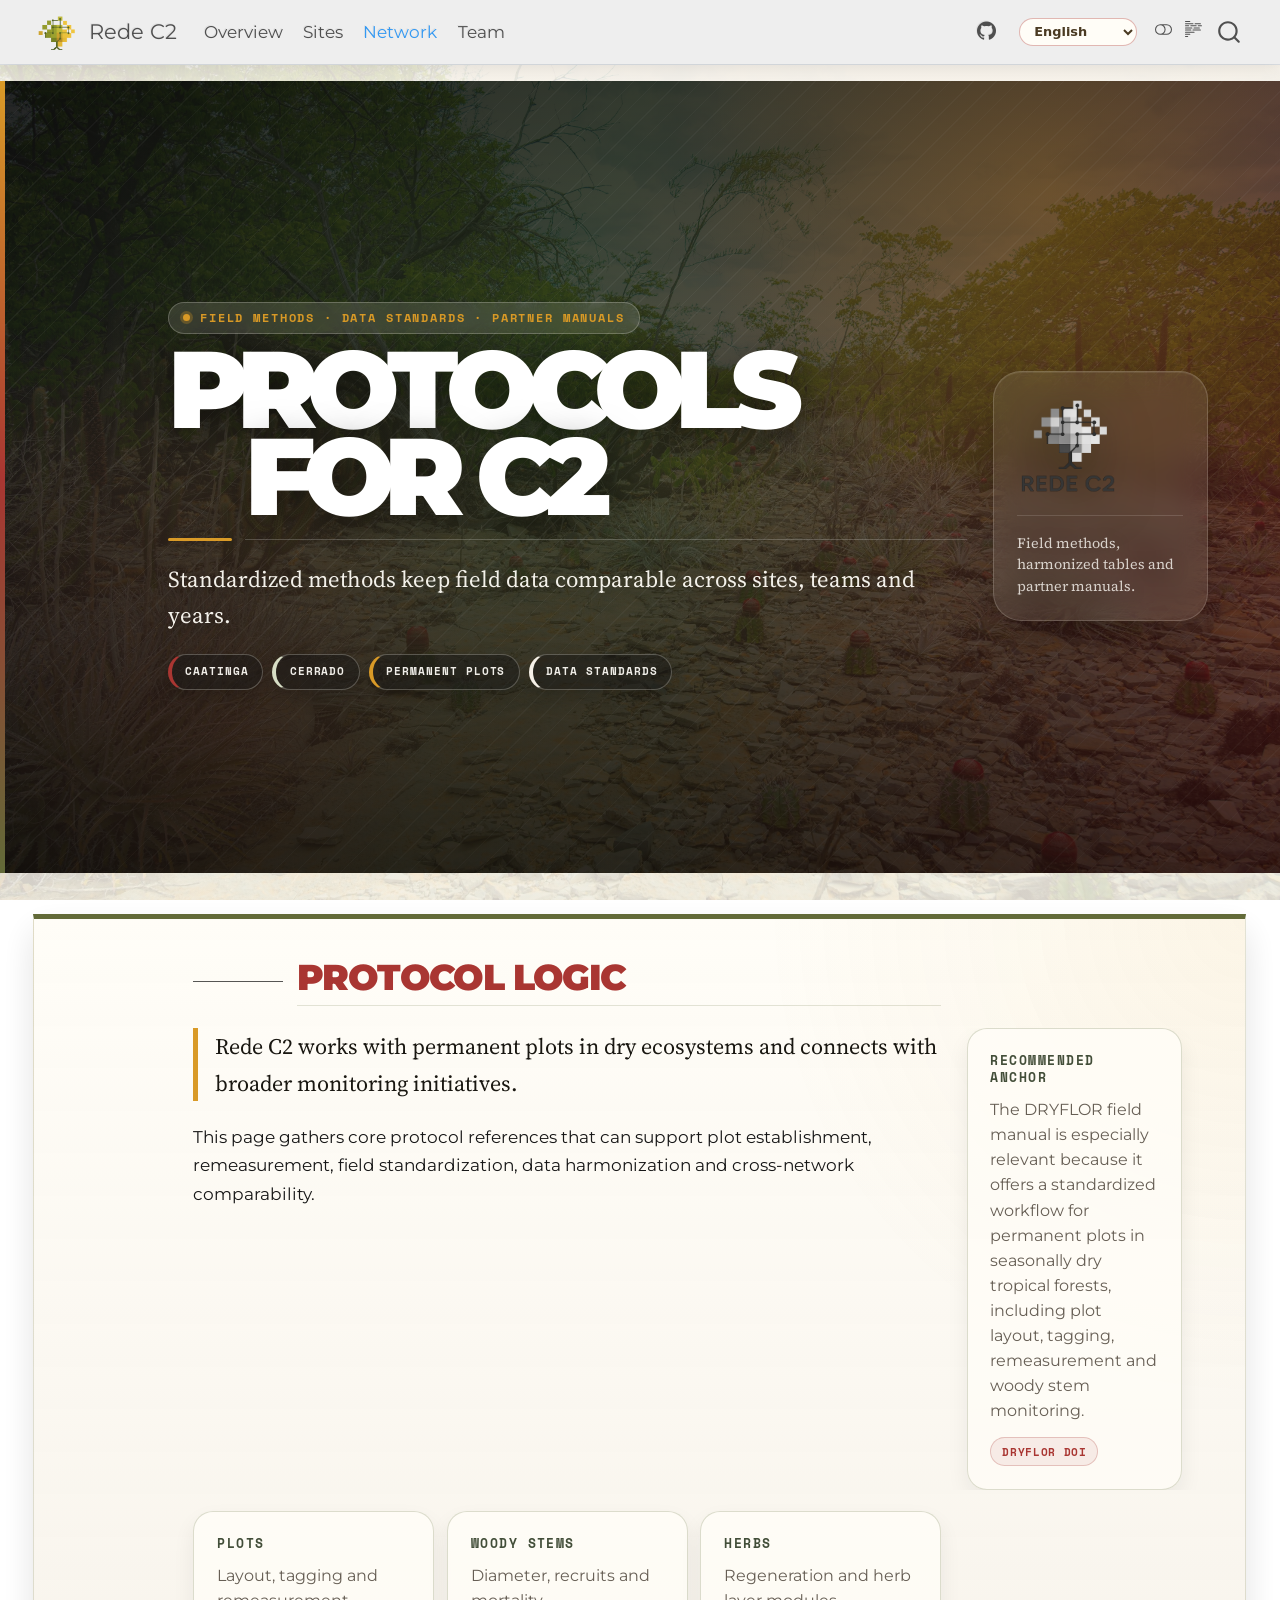
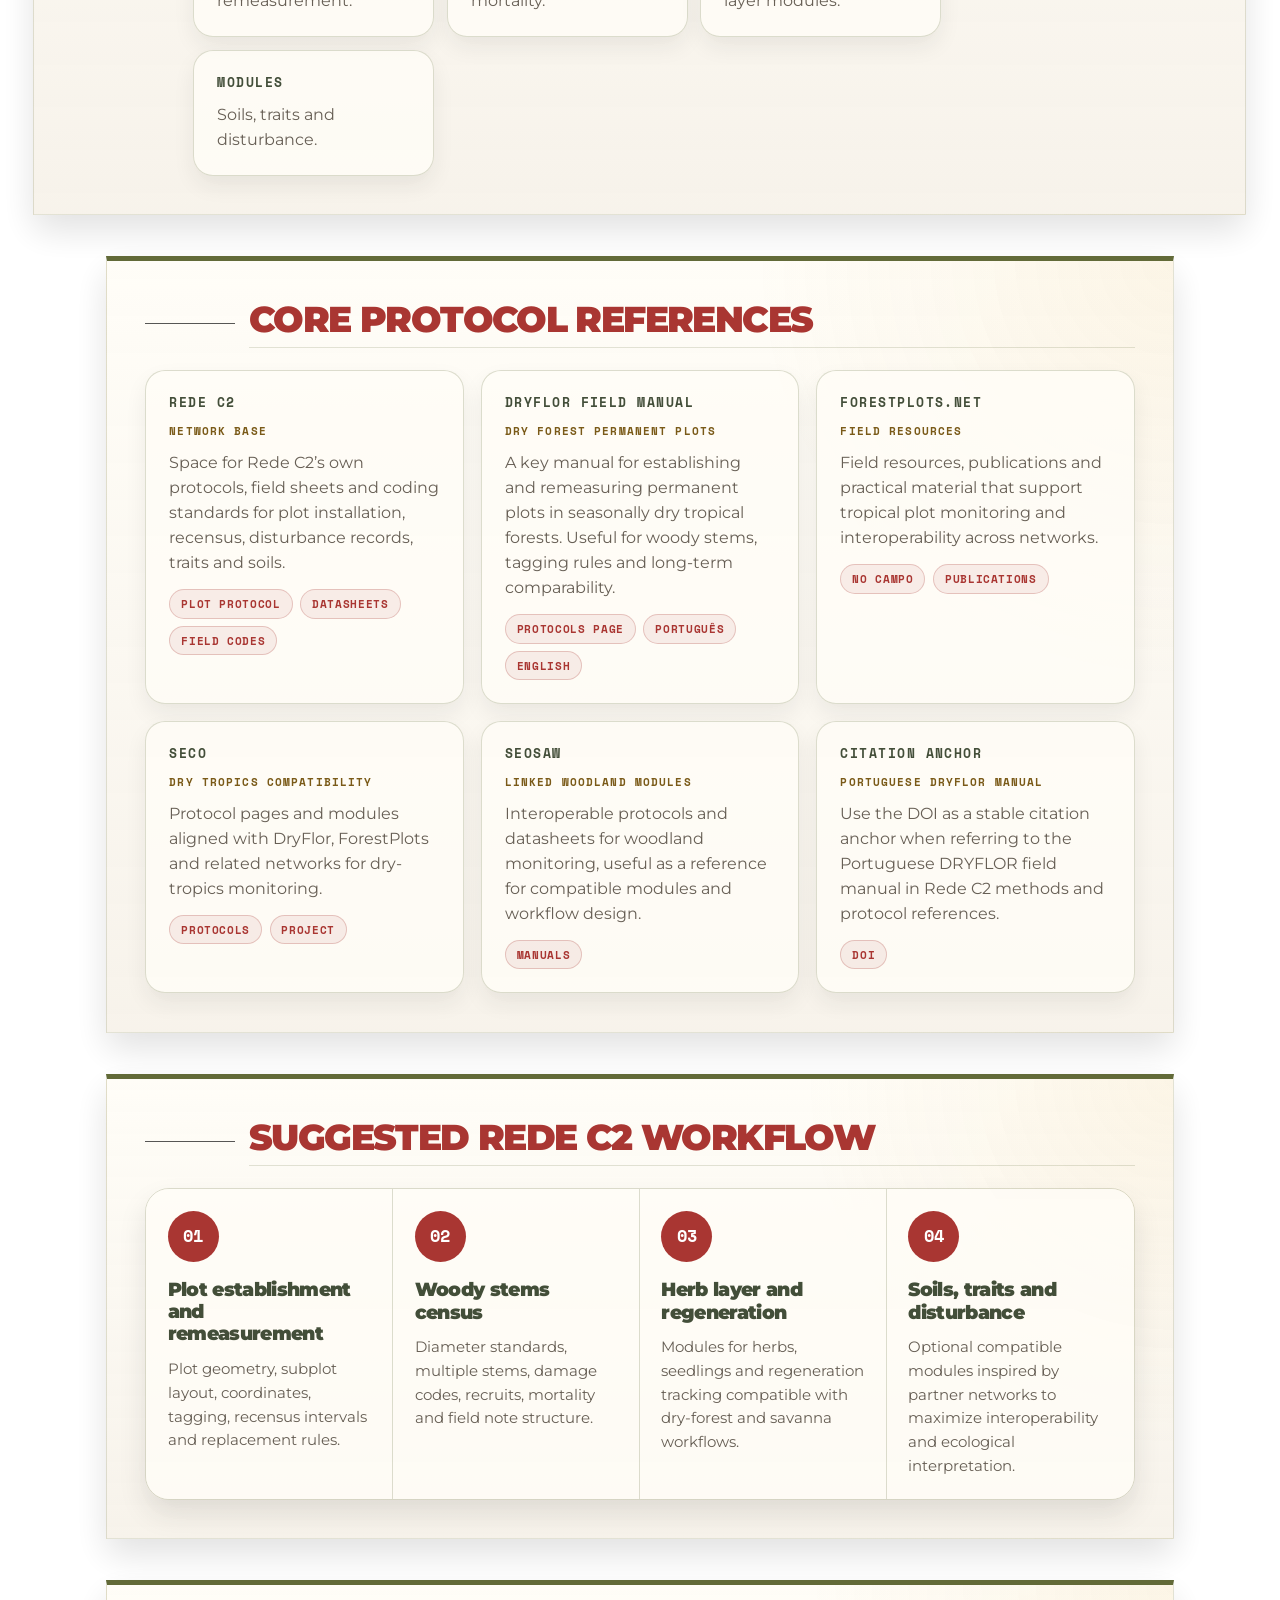
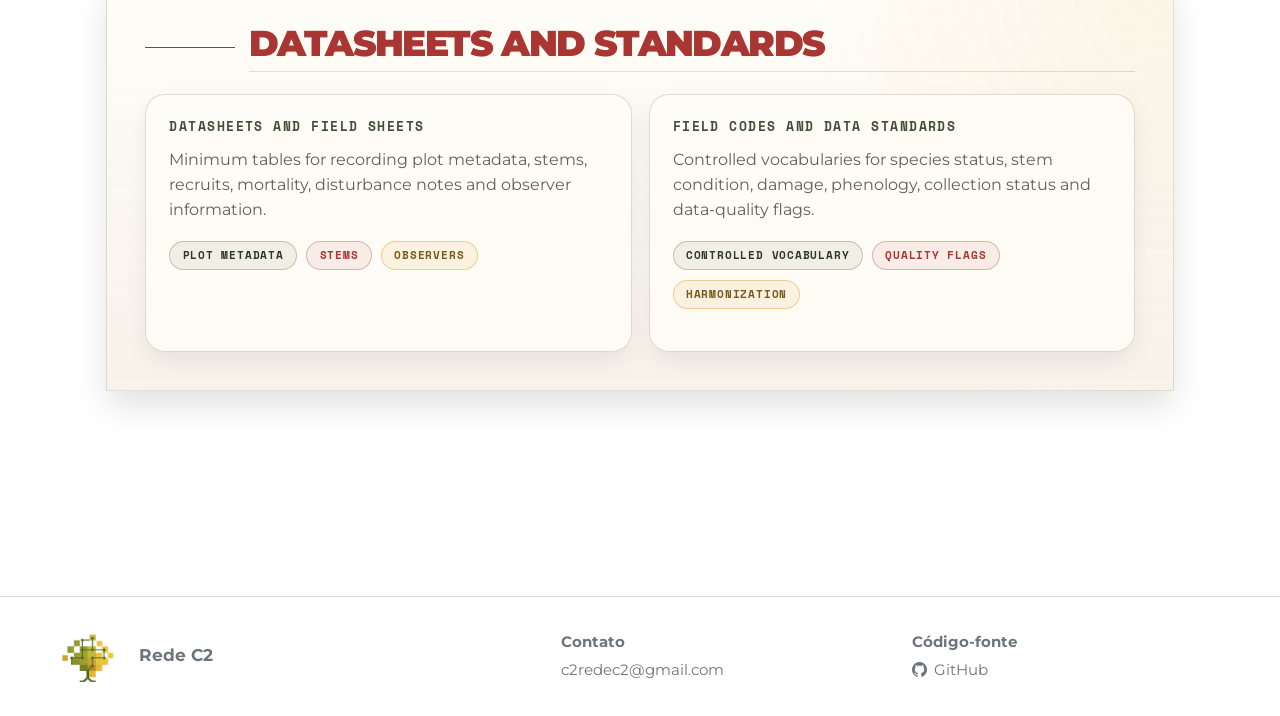
==== docs/network/index.html @ 4a596549 "Update homepage layout and RedeC2 text" ====
<!DOCTYPE html>
<html xmlns="http://www.w3.org/1999/xhtml" lang="en" xml:lang="en"><head>

<meta charset="utf-8">
<meta name="generator" content="quarto-1.9.37">

<meta name="viewport" content="width=device-width, initial-scale=1.0, user-scalable=yes">


<title>Protocols – Rede C2</title>
<style>
/* Default styles provided by pandoc.
** See https://pandoc.org/MANUAL.html#variables-for-html for config info.
*/
code{white-space: pre-wrap;}
span.smallcaps{font-variant: small-caps;}
div.columns{display: flex; gap: min(4vw, 1.5em);}
div.column{flex: auto; overflow-x: auto;}
div.hanging-indent{margin-left: 1.5em; text-indent: -1.5em;}
ul.task-list{list-style: none;}
ul.task-list li input[type="checkbox"] {
  width: 0.8em;
  margin: 0 0.8em 0.2em -1em; /* quarto-specific, see https://github.com/quarto-dev/quarto-cli/issues/4556 */ 
  vertical-align: middle;
}
</style>


<script src="../site_libs/quarto-nav/quarto-nav.js"></script>
<script src="../site_libs/quarto-nav/headroom.min.js"></script>
<script src="../site_libs/clipboard/clipboard.min.js"></script>
<script src="../site_libs/quarto-search/autocomplete.umd.js"></script>
<script src="../site_libs/quarto-search/fuse.min.js"></script>
<script src="../site_libs/quarto-search/quarto-search.js"></script>
<meta name="quarto:offset" content="../">
<link href="../figures/redec2_hex_sticker.png" rel="icon" type="image/png">
<script src="../site_libs/quarto-html/quarto.js" type="module"></script>
<script src="../site_libs/quarto-html/tabsets/tabsets.js" type="module"></script>
<script src="../site_libs/quarto-html/popper.min.js"></script>
<script src="../site_libs/quarto-html/tippy.umd.min.js"></script>
<script src="../site_libs/quarto-html/anchor.min.js"></script>
<link href="../site_libs/quarto-html/tippy.css" rel="stylesheet">
<link href="../site_libs/quarto-html/quarto-syntax-highlighting-7f8f88aac4f3542376d5c11b86a4c14d.css" rel="stylesheet" class="quarto-color-scheme" id="quarto-text-highlighting-styles">
<link href="../site_libs/quarto-html/quarto-syntax-highlighting-dark-d0ae9245876894da5ac7e18953ecc5cc.css" rel="stylesheet" class="quarto-color-scheme quarto-color-alternate" id="quarto-text-highlighting-styles">
<link href="../site_libs/quarto-html/quarto-syntax-highlighting-7f8f88aac4f3542376d5c11b86a4c14d.css" rel="stylesheet" class="quarto-color-scheme-extra" id="quarto-text-highlighting-styles">
<script src="../site_libs/bootstrap/bootstrap.min.js"></script>
<link href="../site_libs/bootstrap/bootstrap-icons.css" rel="stylesheet">
<link href="../site_libs/bootstrap/bootstrap-e327a3c63ac3222a6b10e57f657d85c3.min.css" rel="stylesheet" append-hash="true" class="quarto-color-scheme" id="quarto-bootstrap" data-mode="light">
<link href="../site_libs/bootstrap/bootstrap-dark-71d292a5b38a5e8201f9519b093535cc.min.css" rel="stylesheet" append-hash="true" class="quarto-color-scheme quarto-color-alternate" id="quarto-bootstrap" data-mode="dark">
<link href="../site_libs/bootstrap/bootstrap-e327a3c63ac3222a6b10e57f657d85c3.min.css" rel="stylesheet" append-hash="true" class="quarto-color-scheme-extra" id="quarto-bootstrap" data-mode="light">
<script id="quarto-search-options" type="application/json">{
  "location": "navbar",
  "copy-button": false,
  "collapse-after": 3,
  "panel-placement": "end",
  "type": "overlay",
  "limit": 50,
  "keyboard-shortcut": [
    "f",
    "/",
    "s"
  ],
  "show-item-context": false,
  "language": {
    "search-no-results-text": "No results",
    "search-matching-documents-text": "matching documents",
    "search-copy-link-title": "Copy link to search",
    "search-hide-matches-text": "Hide additional matches",
    "search-more-match-text": "more match in this document",
    "search-more-matches-text": "more matches in this document",
    "search-clear-button-title": "Clear",
    "search-text-placeholder": "",
    "search-detached-cancel-button-title": "Cancel",
    "search-submit-button-title": "Submit",
    "search-label": "Search"
  }
}</script>


<link rel="stylesheet" href="../styles.css">
</head>

<body class="nav-fixed quarto-light"><script id="quarto-html-before-body" type="application/javascript">
    const toggleBodyColorMode = (bsSheetEl) => {
      const mode = bsSheetEl.getAttribute("data-mode");
      const bodyEl = window.document.querySelector("body");
      if (mode === "dark") {
        bodyEl.classList.add("quarto-dark");
        bodyEl.classList.remove("quarto-light");
      } else {
        bodyEl.classList.add("quarto-light");
        bodyEl.classList.remove("quarto-dark");
      }
    }
    const toggleBodyColorPrimary = () => {
      const bsSheetEl = window.document.querySelector("link#quarto-bootstrap:not([rel=disabled-stylesheet])");
      if (bsSheetEl) {
        toggleBodyColorMode(bsSheetEl);
      }
    }
    const setColorSchemeToggle = (alternate) => {
      const toggles = window.document.querySelectorAll('.quarto-color-scheme-toggle');
      for (let i=0; i < toggles.length; i++) {
        const toggle = toggles[i];
        if (toggle) {
          if (alternate) {
            toggle.classList.add("alternate");
          } else {
            toggle.classList.remove("alternate");
          }
        }
      }
    };
    const toggleColorMode = (alternate) => {
      // Switch the stylesheets
      const primaryStylesheets = window.document.querySelectorAll('link.quarto-color-scheme:not(.quarto-color-alternate)');
      const alternateStylesheets = window.document.querySelectorAll('link.quarto-color-scheme.quarto-color-alternate');
      manageTransitions('#quarto-margin-sidebar .nav-link', false);
      if (alternate) {
        // note: dark is layered on light, we don't disable primary!
        enableStylesheet(alternateStylesheets);
        for (const sheetNode of alternateStylesheets) {
          if (sheetNode.id === "quarto-bootstrap") {
            toggleBodyColorMode(sheetNode);
          }
        }
      } else {
        disableStylesheet(alternateStylesheets);
        enableStylesheet(primaryStylesheets)
        toggleBodyColorPrimary();
      }
      manageTransitions('#quarto-margin-sidebar .nav-link', true);
      // Switch the toggles
      setColorSchemeToggle(alternate)
      // Hack to workaround the fact that safari doesn't
      // properly recolor the scrollbar when toggling (#1455)
      if (navigator.userAgent.indexOf('Safari') > 0 && navigator.userAgent.indexOf('Chrome') == -1) {
        manageTransitions("body", false);
        window.scrollTo(0, 1);
        setTimeout(() => {
          window.scrollTo(0, 0);
          manageTransitions("body", true);
        }, 40);
      }
    }
    const disableStylesheet = (stylesheets) => {
      for (let i=0; i < stylesheets.length; i++) {
        const stylesheet = stylesheets[i];
        stylesheet.rel = 'disabled-stylesheet';
      }
    }
    const enableStylesheet = (stylesheets) => {
      for (let i=0; i < stylesheets.length; i++) {
        const stylesheet = stylesheets[i];
        if(stylesheet.rel !== 'stylesheet') { // for Chrome, which will still FOUC without this check
          stylesheet.rel = 'stylesheet';
        }
      }
    }
    const manageTransitions = (selector, allowTransitions) => {
      const els = window.document.querySelectorAll(selector);
      for (let i=0; i < els.length; i++) {
        const el = els[i];
        if (allowTransitions) {
          el.classList.remove('notransition');
        } else {
          el.classList.add('notransition');
        }
      }
    }
    const isFileUrl = () => {
      return window.location.protocol === 'file:';
    }
    const hasAlternateSentinel = () => {
      let styleSentinel = getColorSchemeSentinel();
      if (styleSentinel !== null) {
        return styleSentinel === "alternate";
      } else {
        return false;
      }
    }
    const setStyleSentinel = (alternate) => {
      const value = alternate ? "alternate" : "default";
      if (!isFileUrl()) {
        window.localStorage.setItem("quarto-color-scheme", value);
      } else {
        localAlternateSentinel = value;
      }
    }
    const getColorSchemeSentinel = () => {
      if (!isFileUrl()) {
        const storageValue = window.localStorage.getItem("quarto-color-scheme");
        return storageValue != null ? storageValue : localAlternateSentinel;
      } else {
        return localAlternateSentinel;
      }
    }
    const toggleGiscusIfUsed = (isAlternate, darkModeDefault) => {
      const baseTheme = document.querySelector('#giscus-base-theme')?.value ?? 'light';
      const alternateTheme = document.querySelector('#giscus-alt-theme')?.value ?? 'dark';
      let newTheme = '';
      if(authorPrefersDark) {
        newTheme = isAlternate ? baseTheme : alternateTheme;
      } else {
        newTheme = isAlternate ? alternateTheme : baseTheme;
      }
      const changeGiscusTheme = () => {
        // From: https://github.com/giscus/giscus/issues/336
        const sendMessage = (message) => {
          const iframe = document.querySelector('iframe.giscus-frame');
          if (!iframe) return;
          iframe.contentWindow.postMessage({ giscus: message }, 'https://giscus.app');
        }
        sendMessage({
          setConfig: {
            theme: newTheme
          }
        });
      }
      const isGiscussLoaded = window.document.querySelector('iframe.giscus-frame') !== null;
      if (isGiscussLoaded) {
        changeGiscusTheme();
      }
    };
    const authorPrefersDark = false;
    const darkModeDefault = authorPrefersDark;
      document.querySelector('link#quarto-text-highlighting-styles.quarto-color-scheme-extra').rel = 'disabled-stylesheet';
      document.querySelector('link#quarto-bootstrap.quarto-color-scheme-extra').rel = 'disabled-stylesheet';
    let localAlternateSentinel = darkModeDefault ? 'alternate' : 'default';
    // Dark / light mode switch
    window.quartoToggleColorScheme = () => {
      // Read the current dark / light value
      let toAlternate = !hasAlternateSentinel();
      toggleColorMode(toAlternate);
      setStyleSentinel(toAlternate);
      toggleGiscusIfUsed(toAlternate, darkModeDefault);
      window.dispatchEvent(new Event('resize'));
    };
    // Switch to dark mode if need be
    if (hasAlternateSentinel()) {
      toggleColorMode(true);
    } else {
      toggleColorMode(false);
    }
  </script>

<div id="quarto-search-results"></div>
  <header id="quarto-header" class="headroom fixed-top">
    <nav class="navbar navbar-expand-lg " data-bs-theme="dark">
      <div class="navbar-container container-fluid">
      <div class="navbar-brand-container mx-auto">
    <a href="../index.html" class="navbar-brand navbar-brand-logo">
    <img src="../figures/redec2_hex_sticker.png" alt="" class="navbar-logo light-content">
    <img src="../figures/redec2_hex_sticker.png" alt="" class="navbar-logo dark-content">
    </a>
    <a class="navbar-brand" href="../index.html">
    <span class="navbar-title">Rede C2</span>
    </a>
  </div>
            <div id="quarto-search" class="" title="Search"></div>
          <button class="navbar-toggler" type="button" data-bs-toggle="collapse" data-bs-target="#navbarCollapse" aria-controls="navbarCollapse" role="menu" aria-expanded="false" aria-label="Toggle navigation" onclick="if (window.quartoToggleHeadroom) { window.quartoToggleHeadroom(); }">
  <span class="navbar-toggler-icon"></span>
</button>
          <div class="collapse navbar-collapse" id="navbarCollapse">
            <ul class="navbar-nav navbar-nav-scroll me-auto">
  <li class="nav-item">
    <a class="nav-link" href="../index.html"> 
<span class="menu-text">Overview</span></a>
  </li>  
  <li class="nav-item">
    <a class="nav-link" href="../sites/index.html"> 
<span class="menu-text">Sites</span></a>
  </li>  
  <li class="nav-item">
    <a class="nav-link active" href="../network/index.html" aria-current="page"> 
<span class="menu-text">Network</span></a>
  </li>  
  <li class="nav-item">
    <a class="nav-link" href="../team/index.html"> 
<span class="menu-text">Team</span></a>
  </li>  
</ul>
            <ul class="navbar-nav navbar-nav-scroll ms-auto">
  <li class="nav-item compact">
    <a class="nav-link" href="https://github.com/giuliaottino/RedeC2"> <i class="bi bi-github" role="img" aria-label="Rede C2 GitHub">
</i> 
<span class="menu-text"></span></a>
  </li>  
</ul>
          </div> <!-- /navcollapse -->
            <div class="quarto-navbar-tools">
  <a href="" class="quarto-color-scheme-toggle quarto-navigation-tool  px-1" onclick="window.quartoToggleColorScheme(); return false;" title="Toggle dark mode"><i class="bi"></i></a>
  <a href="" class="quarto-reader-toggle quarto-navigation-tool px-1" onclick="window.quartoToggleReader(); return false;" title="Toggle reader mode">
  <div class="quarto-reader-toggle-btn">
  <i class="bi"></i>
  </div>
</a>
</div>
      </div> <!-- /container-fluid -->
    </nav>
</header>
<!-- content -->
<div id="quarto-content" class="quarto-container page-columns page-rows-contents page-layout-full page-navbar">
<!-- sidebar -->
<!-- margin-sidebar -->
    
<!-- main -->
<main class="content page-columns page-full column-page" id="quarto-document-content">


<header id="title-block-header" class="quarto-title-block default">
<div class="quarto-title">
<h1 class="title">Protocols</h1>
<p class="subtitle lead">Field methods, manuals and compatible monitoring workflows for Rede C2 and partner networks</p>
</div>



<div class="quarto-title-meta column-page">

    
  
    
  </div>
  


</header>


<!-- Rede C2: protocols page — hero limpo, sem sobreposição, alinhado à home -->
<link rel="preconnect" href="https://fonts.googleapis.com">
<link rel="preconnect" href="https://fonts.gstatic.com" crossorigin="">
<link href="https://fonts.googleapis.com/css2?family=Montserrat:wght@400;500;600;700;800;900&amp;family=Source+Serif+4:opsz,wght@8..60,400;8..60,600;8..60,700&amp;family=Space+Mono:wght@400;700&amp;display=swap" rel="stylesheet">
<style>
:root {
  --rc2-red:        #A93632;
  --rc2-red-dark:   #6E1F1D;
  --rc2-green:      #626A38;
  --rc2-green-dark: #2E3B24;
  --rc2-green-soft: #D7DDC5;
  --rc2-ochre:      #D99A27;
  --rc2-cream:      #F6F1E8;
  --rc2-paper:      #FFFDF7;
  --rc2-ink:        #171717;
  --rc2-muted:      #675F55;
  --rc2-line:       rgba(98,106,56,0.22);
  --rc2-shadow:     0 16px 34px rgba(0,0,0,0.12);

  --rc2-safe-gutter: clamp(0.75rem, 2.6vw, 2.25rem);
  --rc2-content-max: 1260px;
  --rc2-wide-max:    1480px;
  --rc2-xl-max:      1560px;
}

*, *::before, *::after {
  box-sizing: border-box;
}

html,
body {
  width: 100% !important;
  max-width: 100% !important;
  overflow-x: hidden !important;
  scroll-behavior: smooth;
}

body {
  margin: 0 !important;
  background:
    linear-gradient(rgba(246,241,232,0.90), rgba(246,241,232,0.86)),
    url("../figures/c2_bg.jpg");
  background-repeat: no-repeat;
  background-size: cover;
  background-attachment: fixed;
  background-position: center top;
  color: var(--rc2-ink);
  font-family: 'Montserrat', Arial, sans-serif;
}

img,
video,
iframe,
svg,
canvas {
  max-width: 100%;
}

a {
  color: var(--rc2-red);
}

#quarto-content,
#quarto-document-content,
main,
main.content,
.page-columns,
.page-columns .content {
  min-width: 0 !important;
  max-width: 100% !important;
  overflow-x: hidden !important;
}

main.content {
  background: transparent;
  width: 100% !important;
  padding: 0 0 3.5rem 0 !important;
}

.quarto-title-block,
#title-block-header {
  display: none !important;
}

/* Navbar */
.navbar {
  box-shadow: 0 2px 18px rgba(0,0,0,0.10);
  backdrop-filter: blur(10px);
  -webkit-backdrop-filter: blur(10px);
}

.navbar .navbar-brand,
.navbar .nav-link {
  font-family: 'Montserrat', Arial, sans-serif;
}

.navbar .nav-link.active-section {
  color: var(--rc2-red) !important;
  font-weight: 800;
  border-bottom: 2px solid var(--rc2-red);
}

/* =========================================================
   HERO — LIMPO E SEM SOBREPOSIÇÃO
   ========================================================= */
.rc2-page-hero {
  position: relative;
  width: 100vw;
  max-width: 100vw;
  margin-left: calc(50% - 50vw);
  margin-right: calc(50% - 50vw);
  min-height: clamp(620px, 88vh, 860px);
  display: grid;
  align-items: center;
  overflow: hidden;
  isolation: isolate;
  color: #fff;
  background:
    radial-gradient(circle at 82% 14%, rgba(217,154,39,0.38), transparent 28%),
    radial-gradient(circle at 18% 82%, rgba(169,54,50,0.26), transparent 36%),
    linear-gradient(108deg, rgba(23,23,23,0.84) 0%, rgba(46,59,36,0.82) 42%, rgba(110,31,29,0.72) 100%),
    url("../figures/c2_bg.jpg");
  background-size: cover;
  background-position: center;
}

.rc2-page-hero::before {
  content: "";
  position: absolute;
  inset: 0;
  z-index: 0;
  background:
    linear-gradient(
      180deg,
      rgba(0,0,0,0.40) 0%,
      rgba(0,0,0,0.10) 46%,
      rgba(0,0,0,0.56) 100%
    ),
    repeating-linear-gradient(
      135deg,
      rgba(255,255,255,0.055) 0 1px,
      transparent 1px 16px
    );
  pointer-events: none;
}

.rc2-page-hero::after {
  content: "";
  position: absolute;
  left: 0;
  top: 0;
  bottom: 0;
  width: 5px;
  z-index: 1;
  background: linear-gradient(
    180deg,
    var(--rc2-ochre) 0%,
    var(--rc2-red) 50%,
    var(--rc2-green) 100%
  );
}

.rc2-page-hero-inner {
  position: relative;
  z-index: 2;
  width: min(1360px, calc(100% - var(--rc2-safe-gutter) * 2));
  margin: 0 auto;
  padding: clamp(4.8rem, 8vw, 7.3rem) 0 clamp(3rem, 5vw, 4.5rem);
  display: grid;
  grid-template-columns: minmax(0, 1fr) minmax(220px, 0.28fr);
  gap: clamp(2rem, 4.5vw, 4.5rem);
  align-items: center;
}

.rc2-kicker {
  display: inline-flex;
  align-items: center;
  gap: 0.6rem;
  padding: 0.36rem 0.82rem;
  border-radius: 999px;
  background: rgba(246,241,232,0.12);
  border: 1px solid rgba(246,241,232,0.24);
  color: var(--rc2-ochre);
  font-family: 'Space Mono', monospace;
  font-size: clamp(0.62rem, 0.9vw, 0.76rem);
  font-weight: 800;
  letter-spacing: 0.16em;
  text-transform: uppercase;
  backdrop-filter: blur(8px);
  -webkit-backdrop-filter: blur(8px);
  animation: fadeSlideUp 0.7s ease both;
}

.rc2-kicker::before {
  content: "";
  width: 7px;
  height: 7px;
  border-radius: 50%;
  background: var(--rc2-ochre);
  box-shadow: 0 0 0 3px rgba(217,154,39,0.28);
}

.rc2-page-hero h1 {
  margin: 0.7rem 0 0;
  max-width: 900px;
  color: #fff;
  font-size: clamp(3.8rem, 8.5vw, 8.2rem);
  line-height: 0.80;
  font-weight: 900;
  letter-spacing: -0.10em;
  text-transform: uppercase;
  text-shadow: 0 10px 42px rgba(0,0,0,0.54);
  animation: fadeSlideUp 0.75s 0.1s ease both;
}

.rc2-title-line {
  display: block;
}

.rc2-title-line:nth-child(2) {
  margin-left: clamp(1.4rem, 6vw, 5.4rem);
}

.rc2-title-rule {
  display: flex;
  align-items: center;
  gap: 0.75rem;
  margin: 1.05rem 0 1.25rem;
  animation: fadeSlideUp 0.75s 0.2s ease both;
}

.rc2-title-rule::before {
  content: "";
  flex: 0 0 clamp(36px, 5vw, 72px);
  height: 3px;
  background: var(--rc2-ochre);
  border-radius: 2px;
}

.rc2-title-rule::after {
  content: "";
  flex: 1;
  height: 1px;
  background: rgba(255,255,255,0.20);
}

.rc2-page-hero p {
  max-width: 760px;
  margin: 0;
  color: rgba(255,253,247,0.94);
  font-family: 'Source Serif 4', Georgia, serif;
  font-size: clamp(1.05rem, 1.9vw, 1.34rem);
  line-height: 1.58;
  text-shadow: 0 3px 18px rgba(0,0,0,0.42);
  animation: fadeSlideUp 0.75s 0.28s ease both;
}

/* Palavras-chave slim */
.rc2-keywords {
  display: flex;
  flex-wrap: wrap;
  gap: 0.55rem;
  margin: 1.2rem 0 0;
  animation: fadeSlideUp 0.75s 0.36s ease both;
}

.rc2-keyword {
  display: inline-flex;
  align-items: center;
  min-height: 36px;
  padding: 0.36rem 0.78rem;
  border-radius: 999px;
  background: rgba(23,23,23,0.46);
  border: 1px solid rgba(246,241,232,0.26);
  color: rgba(255,253,247,0.93);
  font-family: 'Space Mono', monospace;
  font-size: clamp(0.62rem, 0.78vw, 0.72rem);
  font-weight: 800;
  letter-spacing: 0.09em;
  text-transform: uppercase;
  backdrop-filter: blur(10px);
  -webkit-backdrop-filter: blur(10px);
  box-shadow: 0 8px 18px rgba(0,0,0,0.16);
}

.rc2-keyword--red   { border-left: 4px solid var(--rc2-red); }
.rc2-keyword--green { border-left: 4px solid var(--rc2-green-soft); }
.rc2-keyword--ochre { border-left: 4px solid var(--rc2-ochre); }
.rc2-keyword--cream { border-left: 4px solid var(--rc2-cream); }

/* Card lateral menor e discreto */
.rc2-hero-logo-card {
  align-self: center;
  justify-self: end;
  width: min(270px, 100%);
  display: flex;
  flex-direction: column;
  justify-content: center;
  gap: 1rem;
  padding: clamp(1rem, 1.8vw, 1.45rem);
  border-radius: 28px;
  background: rgba(255,253,247,0.08);
  border: 1px solid rgba(246,241,232,0.18);
  box-shadow:
    0 22px 50px rgba(0,0,0,0.20),
    inset 0 1px 0 rgba(255,255,255,0.08);
  backdrop-filter: blur(14px);
  -webkit-backdrop-filter: blur(14px);
  animation: fadeSlideUp 0.75s 0.18s ease both;
}

.rc2-hero-logo-card img {
  width: clamp(88px, 8vw, 132px);
  filter: drop-shadow(0 12px 26px rgba(0,0,0,0.36));
}

.rc2-hero-logo-card-divider {
  height: 1px;
  background: rgba(246,241,232,0.15);
}

.rc2-hero-logo-card p {
  margin: 0;
  color: rgba(255,253,247,0.78);
  font-family: 'Source Serif 4', Georgia, serif;
  font-size: clamp(0.84rem, 1.1vw, 0.96rem);
  line-height: 1.5;
}

/* =========================================================
   SEÇÕES PADRÃO
   ========================================================= */
.rc2-section,
.content-card {
  width: min(var(--rc2-content-max), calc(100% - var(--rc2-safe-gutter) * 2));
  margin: 2.4rem auto 0;
  padding: clamp(1.25rem, 3vw, 2.4rem);
  background:
    radial-gradient(circle at 100% 0%, rgba(217,154,39,0.08), transparent 32%),
    linear-gradient(180deg, rgba(255,253,247,0.96), rgba(246,241,232,0.88));
  border: 1px solid rgba(98,106,56,0.18);
  border-top: 5px solid var(--rc2-green);
  box-shadow: var(--rc2-shadow);
  overflow: hidden;
}

.rc2-section--wide {
  width: min(var(--rc2-wide-max), calc(100% - var(--rc2-safe-gutter) * 2));
}

.rc2-section-title {
  display: grid;
  grid-template-columns: 90px 1fr;
  gap: 0.8rem;
  align-items: center;
  margin-bottom: 1.35rem;
}

.rc2-section-title::before {
  content: "";
  height: 1px;
  background: var(--rc2-ink);
  opacity: 0.72;
}

.rc2-section-title h2 {
  margin: 0;
  padding-bottom: 0.45rem;
  border-bottom: 1px solid rgba(98,106,56,0.18);
  color: var(--rc2-red);
  font-family: 'Montserrat', Arial, sans-serif;
  font-size: clamp(1.25rem, 3vw, 2.1rem);
  font-weight: 900;
  line-height: 1.05;
  letter-spacing: -0.045em;
  text-transform: uppercase;
}

.rc2-lead,
.lead {
  margin: 0 0 1.25rem 0 !important;
  padding-left: 1rem;
  border-left: 5px solid var(--rc2-ochre);
  color: #191711 !important;
  font-family: 'Source Serif 4', Georgia, serif !important;
  font-size: clamp(1.08rem, 2vw, 1.3rem) !important;
  line-height: 1.65 !important;
}

.rc2-section p,
.content-card p {
  color: var(--rc2-ink);
  font-size: 0.98rem;
  line-height: 1.72;
}

/* Grids e cards */
.rc2-grid-2 {
  display: grid;
  grid-template-columns: repeat(auto-fit, minmax(min(100%, 280px), 1fr));
  gap: 1rem;
}

.rc2-grid-3 {
  display: grid;
  grid-template-columns: repeat(auto-fit, minmax(min(100%, 260px), 1fr));
  gap: 1rem;
}

.rc2-card,
.proto-card {
  position: relative;
  min-width: 0;
  padding: clamp(1rem, 2vw, 1.35rem);
  border-radius: 20px;
  background: rgba(255,253,247,0.84);
  border: 1px solid var(--rc2-line);
  box-shadow: 0 10px 22px rgba(0,0,0,0.065);
  transition: transform 0.18s ease, box-shadow 0.18s ease, border-color 0.18s ease;
}

.rc2-card:hover,
.proto-card:hover {
  transform: translateY(-2px);
  border-color: rgba(169,54,50,0.30);
  box-shadow: 0 14px 26px rgba(0,0,0,0.10);
}

.rc2-card h3,
.proto-card h3 {
  margin: 0 0 0.7rem 0;
  color: var(--rc2-green-dark);
  font-family: 'Space Mono', monospace;
  font-size: 0.78rem;
  font-weight: 800;
  letter-spacing: 0.11em;
  line-height: 1.25;
  text-transform: uppercase;
}

.rc2-card p,
.proto-card p {
  margin: 0;
  color: var(--rc2-muted);
  font-size: 0.92rem;
  line-height: 1.6;
}

/* Protocol-specific */
.protocol-index {
  display: grid;
  grid-template-columns: repeat(auto-fit, minmax(min(100%, 220px), 1fr));
  gap: 0.75rem;
  margin-top: 1.2rem;
}

.protocol-index a {
  text-decoration: none;
}

.proto-subtitle {
  font-family: 'Space Mono', monospace;
  font-size: 0.66rem;
  letter-spacing: 0.1em;
  text-transform: uppercase;
  color: #7A5A18;
  margin-bottom: 0.6rem;
  font-weight: 800;
}

.pill-links {
  display: flex;
  flex-wrap: wrap;
  gap: 0.45rem;
  margin-top: 0.85rem;
}

.pill-links a {
  display: inline-flex;
  align-items: center;
  border-radius: 999px;
  padding: 0.32rem 0.64rem;
  background: rgba(169,54,50,0.08);
  border: 1px solid rgba(169,54,50,0.24);
  font-family: 'Space Mono', monospace;
  font-size: 0.64rem;
  font-weight: 800;
  letter-spacing: 0.06em;
  text-transform: uppercase;
  text-decoration: none;
  color: var(--rc2-red);
}

.rc2-pills {
  display: flex;
  flex-wrap: wrap;
  gap: 0.55rem;
  margin: 1.1rem 0;
}

.rc2-pill {
  display: inline-flex;
  align-items: center;
  gap: 0.35rem;
  padding: 0.32rem 0.72rem;
  border-radius: 999px;
  background: rgba(246,241,232,0.84);
  border: 1.5px solid rgba(98,106,56,0.28);
  color: var(--rc2-green-dark);
  font-family: 'Space Mono', monospace;
  font-size: 0.66rem;
  font-weight: 800;
  letter-spacing: 0.07em;
  text-transform: uppercase;
}

.rc2-pill--red {
  color: var(--rc2-red);
  border-color: rgba(169,54,50,0.32);
  background: rgba(169,54,50,0.08);
}

.rc2-pill--green {
  color: var(--rc2-green-dark);
  border-color: rgba(98,106,56,0.32);
  background: rgba(98,106,56,0.09);
}

.rc2-pill--ochre {
  color: #7A5A18;
  border-color: rgba(217,154,39,0.42);
  background: rgba(217,154,39,0.10);
}

/* Workflow */
.method-river {
  display: grid;
  grid-template-columns: repeat(4, minmax(0, 1fr));
  overflow: hidden;
  border-radius: 24px;
  border: 1px solid var(--rc2-line);
  box-shadow: 0 14px 28px rgba(0,0,0,0.10);
}

.method-step {
  min-height: 250px;
  padding: 1.25rem;
  background: rgba(255,253,247,0.84);
  border-right: 1px solid var(--rc2-line);
}

.method-step:last-child {
  border-right: 0;
}

.method-number {
  display: inline-grid;
  place-items: center;
  width: 3rem;
  height: 3rem;
  border-radius: 50%;
  background: var(--rc2-red);
  color: #fff;
  font-family: 'Space Mono', monospace;
  font-weight: 900;
  margin-bottom: 1rem;
}

.method-step h3 {
  margin: 0 0 0.7rem 0;
  color: var(--rc2-green-dark);
  font-size: 1.12rem;
  line-height: 1.15;
  font-weight: 900;
  letter-spacing: -0.035em;
}

.method-step p {
  margin: 0 !important;
  color: var(--rc2-muted) !important;
  font-size: 0.9rem !important;
  line-height: 1.55 !important;
}

/* Animações */
@keyframes fadeSlideUp {
  from { opacity: 0; transform: translateY(24px); }
  to   { opacity: 1; transform: translateY(0); }
}

.reveal-ready {
  opacity: 0;
  transform: translateY(42px);
  transition: opacity 0.72s ease, transform 0.72s cubic-bezier(.2,.7,.2,1);
  transition-delay: var(--reveal-delay, 0ms);
  will-change: opacity, transform;
}

.reveal-ready.is-visible {
  opacity: 1;
  transform: translateY(0);
}

@media (prefers-reduced-motion: reduce) {
  .reveal-ready {
    opacity: 1 !important;
    transform: none !important;
    transition: none !important;
  }
}

/* Responsivo */
@media (max-width: 1180px) {
  .rc2-page-hero-inner {
    grid-template-columns: 1fr;
  }

  .rc2-hero-logo-card {
    justify-self: start;
    max-width: 420px;
  }

  .method-river {
    grid-template-columns: repeat(2, minmax(0, 1fr));
  }

  .method-step:nth-child(2) {
    border-right: 0;
  }

  .method-step {
    border-bottom: 1px solid var(--rc2-line);
  }
}

@media (max-width: 980px) {
  .rc2-section-title {
    grid-template-columns: 56px 1fr;
  }
}

@media (max-width: 700px) {
  .rc2-page-hero {
    min-height: auto;
  }

  .rc2-page-hero h1 {
    font-size: clamp(3.2rem, 16vw, 5.8rem);
  }

  .rc2-title-line:nth-child(2) {
    margin-left: 0;
  }

  .method-river {
    grid-template-columns: 1fr;
  }

  .method-step {
    border-right: 0;
  }

  .rc2-section-title {
    grid-template-columns: 34px 1fr;
  }
}

@media (max-width: 420px) {
  :root {
    --rc2-safe-gutter: 0.65rem;
  }

  .rc2-section,
  .content-card {
    padding: clamp(1rem, 4vw, 1.35rem);
    border-radius: 22px;
  }
}

.html-widget,
.leaflet,
.leaflet-container,
iframe {
  width: 100% !important;
  max-width: 100% !important;
}
</style>
<section class="rc2-page-hero page-columns page-full" id="protocols-hero" aria-label="RedeC2 protocols hero">

  <div class="rc2-page-hero-inner page-columns page-full">

    <div>
      <div class="rc2-kicker">Field methods · Data standards · Partner manuals</div>

      <h1>
        <span class="rc2-title-line">Protocols</span>
        <span class="rc2-title-line">for C2</span>
      </h1>

      <div class="rc2-title-rule" aria-hidden="true"></div>

      <p>
        Standardized methods keep field data comparable across sites, teams
        and years.
      </p>

      <div class="rc2-keywords" aria-label="Protocol keywords">
        <span class="rc2-keyword rc2-keyword--red">Caatinga</span>
        <span class="rc2-keyword rc2-keyword--green">Cerrado</span>
        <span class="rc2-keyword rc2-keyword--ochre">Permanent plots</span>
        <span class="rc2-keyword rc2-keyword--cream">Data standards</span>
      </div>
    </div>

    <aside class="rc2-hero-logo-card" aria-label="RedeC2 protocol identity">
      <img src="../figures/logoc2.png" alt="RedeC2 logo">
      <div class="rc2-hero-logo-card-divider"></div>
      <p>Field methods, harmonized tables and partner manuals.</p>
    </aside>

  </div>

</section>
<section class="rc2-section page-columns page-full" id="overview">
  <div class="rc2-section-title"><h2 class="anchored">Protocol logic</h2></div>

  <div class="rc2-grid-2 page-columns page-full">
    <div>
      <p class="rc2-lead">
        Rede C2 works with permanent plots in dry ecosystems and connects
        with broader monitoring initiatives.
      </p>

      <p>
        This page gathers core protocol references that can support plot
        establishment, remeasurement, field standardization, data harmonization
        and cross-network comparability.
      </p>
    </div>

    <aside class="rc2-card">
      <h3 class="anchored">Recommended anchor</h3>
      <p>
        The DRYFLOR field manual is especially relevant because it offers a
        standardized workflow for permanent plots in seasonally dry tropical
        forests, including plot layout, tagging, remeasurement and woody stem
        monitoring.
      </p>

      <div class="pill-links">
        <a href="https://doi.org/10.5521/forestplots.net/2020_4c" target="_blank" rel="noopener">DRYFLOR DOI</a>
      </div>
    </aside>
  </div>

  <div class="protocol-index" aria-label="Protocol shortcuts">
    <a class="rc2-card" href="#plot-establishment-and-remeasurement">
      <h3 class="anchored">Plots</h3>
      <p>Layout, tagging and remeasurement.</p>
    </a>

    <a class="rc2-card" href="#woody-stems-census">
      <h3 class="anchored">Woody stems</h3>
      <p>Diameter, recruits and mortality.</p>
    </a>

    <a class="rc2-card" href="#herb-layer-and-regeneration">
      <h3 class="anchored">Herbs</h3>
      <p>Regeneration and herb layer modules.</p>
    </a>

    <a class="rc2-card" href="#soils-traits-and-disturbance">
      <h3 class="anchored">Modules</h3>
      <p>Soils, traits and disturbance.</p>
    </a>
  </div>
</section>
<section class="rc2-section rc2-section--wide" id="references">
  <div class="rc2-section-title"><h2 class="anchored">Core protocol references</h2></div>

  <div class="rc2-grid-3">
    <article class="proto-card">
      <h3 class="anchored">Rede C2</h3>
      <div class="proto-subtitle">Network base</div>
      <p>
        Space for Rede C2’s own protocols, field sheets and coding standards
        for plot installation, recensus, disturbance records, traits and soils.
      </p>
      <div class="pill-links">
        <a href="#plot-establishment-and-remeasurement">Plot protocol</a>
        <a href="#datasheets-and-field-sheets">Datasheets</a>
        <a href="#field-codes-and-data-standards">Field codes</a>
      </div>
    </article>

    <article class="proto-card">
      <h3 class="anchored">DRYFLOR field manual</h3>
      <div class="proto-subtitle">Dry forest permanent plots</div>
      <p>
        A key manual for establishing and remeasuring permanent plots in
        seasonally dry tropical forests. Useful for woody stems, tagging rules
        and long-term comparability.
      </p>
      <div class="pill-links">
        <a href="https://www.dryflor.info/publications/protocols" target="_blank" rel="noopener">Protocols page</a>
        <a href="https://doi.org/10.5521/forestplots.net/2020_4c" target="_blank" rel="noopener">Português</a>
        <a href="https://www.dryflor.info/files/Protocol_v1.2_English.pdf" target="_blank" rel="noopener">English</a>
      </div>
    </article>

    <article class="proto-card">
      <h3 class="anchored">ForestPlots.net</h3>
      <div class="proto-subtitle">Field resources</div>
      <p>
        Field resources, publications and practical material that support
        tropical plot monitoring and interoperability across networks.
      </p>
      <div class="pill-links">
        <a href="https://forestplots.net/pt/utilizando-o-forestplots/no-campo" target="_blank" rel="noopener">No campo</a>
        <a href="https://forestplots.net/en/publications" target="_blank" rel="noopener">Publications</a>
      </div>
    </article>

    <article class="proto-card">
      <h3 class="anchored">SECO</h3>
      <div class="proto-subtitle">Dry tropics compatibility</div>
      <p>
        Protocol pages and modules aligned with DryFlor, ForestPlots and
        related networks for dry-tropics monitoring.
      </p>
      <div class="pill-links">
        <a href="https://blogs.ed.ac.uk/seco-project/science/protocols/" target="_blank" rel="noopener">Protocols</a>
        <a href="https://blogs.ed.ac.uk/seco-project/" target="_blank" rel="noopener">Project</a>
      </div>
    </article>

    <article class="proto-card">
      <h3 class="anchored">SEOSAW</h3>
      <div class="proto-subtitle">Linked woodland modules</div>
      <p>
        Interoperable protocols and datasheets for woodland monitoring, useful
        as a reference for compatible modules and workflow design.
      </p>
      <div class="pill-links">
        <a href="https://seosaw.github.io/manuals.html" target="_blank" rel="noopener">Manuals</a>
      </div>
    </article>

    <article class="proto-card">
      <h3 class="anchored">Citation anchor</h3>
      <div class="proto-subtitle">Portuguese DRYFLOR manual</div>
      <p>
        Use the DOI as a stable citation anchor when referring to the Portuguese
        DRYFLOR field manual in Rede C2 methods and protocol references.
      </p>
      <div class="pill-links">
        <a href="https://doi.org/10.5521/forestplots.net/2020_4c" target="_blank" rel="noopener">DOI</a>
      </div>
    </article>
  </div>
</section>
<section class="rc2-section" id="workflow">
  <div class="rc2-section-title"><h2 class="anchored">Suggested Rede C2 workflow</h2></div>

  <div class="method-river">
    <article class="method-step" id="plot-establishment-and-remeasurement">
      <span class="method-number">01</span>
      <h3 class="anchored">Plot establishment and remeasurement</h3>
      <p>
        Plot geometry, subplot layout, coordinates, tagging, recensus intervals
        and replacement rules.
      </p>
    </article>

    <article class="method-step" id="woody-stems-census">
      <span class="method-number">02</span>
      <h3 class="anchored">Woody stems census</h3>
      <p>
        Diameter standards, multiple stems, damage codes, recruits, mortality
        and field note structure.
      </p>
    </article>

    <article class="method-step" id="herb-layer-and-regeneration">
      <span class="method-number">03</span>
      <h3 class="anchored">Herb layer and regeneration</h3>
      <p>
        Modules for herbs, seedlings and regeneration tracking compatible with
        dry-forest and savanna workflows.
      </p>
    </article>

    <article class="method-step" id="soils-traits-and-disturbance">
      <span class="method-number">04</span>
      <h3 class="anchored">Soils, traits and disturbance</h3>
      <p>
        Optional compatible modules inspired by partner networks to maximize
        interoperability and ecological interpretation.
      </p>
    </article>
  </div>
</section>
<section class="rc2-section" id="standards">
  <div class="rc2-section-title"><h2 class="anchored">Datasheets and standards</h2></div>

  <div class="rc2-grid-2">
    <article class="rc2-card" id="datasheets-and-field-sheets">
      <h3 class="anchored">Datasheets and field sheets</h3>
      <p>
        Minimum tables for recording plot metadata, stems, recruits, mortality,
        disturbance notes and observer information.
      </p>
      <div class="rc2-pills">
        <span class="rc2-pill rc2-pill--green">Plot metadata</span>
        <span class="rc2-pill rc2-pill--red">Stems</span>
        <span class="rc2-pill rc2-pill--ochre">Observers</span>
      </div>
    </article>

    <article class="rc2-card" id="field-codes-and-data-standards">
      <h3 class="anchored">Field codes and data standards</h3>
      <p>
        Controlled vocabularies for species status, stem condition, damage,
        phenology, collection status and data-quality flags.
      </p>
      <div class="rc2-pills">
        <span class="rc2-pill rc2-pill--green">Controlled vocabulary</span>
        <span class="rc2-pill rc2-pill--red">Quality flags</span>
        <span class="rc2-pill rc2-pill--ochre">Harmonization</span>
      </div>
    </article>
  </div>
</section>
<script>
document.addEventListener("DOMContentLoaded", function () {

  const revealTargets = document.querySelectorAll(
    ".rc2-section, .content-card, .rc2-page-hero, .team-controls, .team-card"
  );

  revealTargets.forEach((el, index) => {
    el.classList.add("reveal-ready");
    el.style.setProperty("--reveal-delay", `${Math.min(index, 8) * 45}ms`);
  });

  if (
    window.matchMedia("(prefers-reduced-motion: reduce)").matches ||
    !("IntersectionObserver" in window)
  ) {
    revealTargets.forEach(el => el.classList.add("is-visible"));
  } else {
    const revealObserver = new IntersectionObserver(entries => {
      entries.forEach(entry => {
        if (entry.isIntersecting) {
          entry.target.classList.add("is-visible");
          revealObserver.unobserve(entry.target);
        }
      });
    }, {
      threshold: 0.12,
      rootMargin: "0px 0px -8% 0px"
    });

    revealTargets.forEach(el => revealObserver.observe(el));
  }

  const sections = document.querySelectorAll("section[id]");
  const navLinks = document.querySelectorAll(".navbar a[href]");

  if (sections.length && "IntersectionObserver" in window) {
    const navObserver = new IntersectionObserver(entries => {
      entries.forEach(entry => {
        if (!entry.isIntersecting) return;

        const id = entry.target.id;

        navLinks.forEach(link => {
          const href = link.getAttribute("href") || "";
          link.classList.toggle("active-section", href.endsWith("#" + id));
        });
      });
    }, {
      rootMargin: "-35% 0px -55% 0px",
      threshold: 0
    });

    sections.forEach(section => navObserver.observe(section));
  }

});
</script>



</main> <!-- /main -->
<footer class="redec2-site-footer" aria-label="Rodapé do site Rede C2">

  <div class="redec2-footer-inner">



    <div class="redec2-footer-brand">

      <a class="redec2-footer-home" href="index.html" aria-label="Página inicial da Rede C2">

        <img class="redec2-footer-logo" data-src="figures/redec2_hex_sticker.png" alt="Rede C2">

      </a>



      <div class="redec2-footer-name">

        <strong>Rede C2</strong>

        <span></span>

      </div>

    </div>



    <div class="redec2-footer-contact">

      <div class="redec2-footer-title">Contato</div>

      <a href="mailto:c2redec2@gmail.com">c2redec2@gmail.com</a>

    </div>



    <div class="redec2-footer-links">

      <div class="redec2-footer-title">Código-fonte</div>

      <a href="https://github.com/giuliaottino/RedeC2" target="_blank" rel="noopener" aria-label="GitHub da Rede C2">

        <i class="bi bi-github" aria-hidden="true"></i>

        <span>GitHub</span>

      </a>

    </div>



  </div>

</footer>



<script>

(function () {

  const PROJECT_BASE = "RedeC2";



  function getPathInsideSite() {

    let path = window.location.pathname;



    if (path.startsWith("/" + PROJECT_BASE + "/")) {

      path = path.replace("/" + PROJECT_BASE, "");

    }



    if (path === "" || path === "/") {

      path = "/index.html";

    }



    if (path.endsWith("/")) {

      path = path + "index.html";

    }



    return path;

  }



  function getRelativePrefix() {

    const path = getPathInsideSite();

    const parts = path.split("/").filter(Boolean);



    if (parts.length <= 1) {

      return "";

    }



    return "../".repeat(parts.length - 1);

  }



  function fixFooterPaths() {

    const footer = document.querySelector(".redec2-site-footer");



    if (footer && footer.parentElement !== document.body) {

      document.body.appendChild(footer);

    }



    const prefix = getRelativePrefix();



    document.querySelectorAll(".redec2-site-footer img[data-src]").forEach(function (img) {

      const src = img.getAttribute("data-src");



      if (!src) {

        return;

      }



      img.src = prefix + src.replace(/^\/+/, "");



      img.addEventListener("error", function () {

        img.classList.add("redec2-footer-logo-missing");

      });

    });



    document.querySelectorAll(".redec2-footer-home").forEach(function (link) {

      link.href = prefix + "index.html";

    });

  }



  if (document.readyState === "loading") {

    document.addEventListener("DOMContentLoaded", fixFooterPaths);

  } else {

    fixFooterPaths();

  }



  window.addEventListener("load", fixFooterPaths);

})();

</script>
<script id="quarto-html-after-body" type="application/javascript">
  window.document.addEventListener("DOMContentLoaded", function (event) {
    // Ensure there is a toggle, if there isn't float one in the top right
    if (window.document.querySelector('.quarto-color-scheme-toggle') === null) {
      const a = window.document.createElement('a');
      a.classList.add('top-right');
      a.classList.add('quarto-color-scheme-toggle');
      a.href = "";
      a.onclick = function() { try { window.quartoToggleColorScheme(); } catch {} return false; };
      const i = window.document.createElement("i");
      i.classList.add('bi');
      a.appendChild(i);
      window.document.body.appendChild(a);
    }
    setColorSchemeToggle(hasAlternateSentinel())
    const icon = "";
    const anchorJS = new window.AnchorJS();
    anchorJS.options = {
      placement: 'right',
      icon: icon
    };
    anchorJS.add('.anchored');
    const isCodeAnnotation = (el) => {
      for (const clz of el.classList) {
        if (clz.startsWith('code-annotation-')) {                     
          return true;
        }
      }
      return false;
    }
    const onCopySuccess = function(e) {
      // button target
      const button = e.trigger;
      // don't keep focus
      button.blur();
      // flash "checked"
      button.classList.add('code-copy-button-checked');
      var currentTitle = button.getAttribute("title");
      button.setAttribute("title", "Copied!");
      let tooltip;
      if (window.bootstrap) {
        button.setAttribute("data-bs-toggle", "tooltip");
        button.setAttribute("data-bs-placement", "left");
        button.setAttribute("data-bs-title", "Copied!");
        tooltip = new bootstrap.Tooltip(button, 
          { trigger: "manual", 
            customClass: "code-copy-button-tooltip",
            offset: [0, -8]});
        tooltip.show();    
      }
      setTimeout(function() {
        if (tooltip) {
          tooltip.hide();
          button.removeAttribute("data-bs-title");
          button.removeAttribute("data-bs-toggle");
          button.removeAttribute("data-bs-placement");
        }
        button.setAttribute("title", currentTitle);
        button.classList.remove('code-copy-button-checked');
      }, 1000);
      // clear code selection
      e.clearSelection();
    }
    const getTextToCopy = function(trigger) {
      const outerScaffold = trigger.parentElement.cloneNode(true);
      const codeEl = outerScaffold.querySelector('code');
      for (const childEl of codeEl.children) {
        if (isCodeAnnotation(childEl)) {
          childEl.remove();
        }
      }
      return codeEl.innerText;
    }
    const clipboard = new window.ClipboardJS('.code-copy-button:not([data-in-quarto-modal])', {
      text: getTextToCopy
    });
    clipboard.on('success', onCopySuccess);
    if (window.document.getElementById('quarto-embedded-source-code-modal')) {
      const clipboardModal = new window.ClipboardJS('.code-copy-button[data-in-quarto-modal]', {
        text: getTextToCopy,
        container: window.document.getElementById('quarto-embedded-source-code-modal')
      });
      clipboardModal.on('success', onCopySuccess);
    }
      var localhostRegex = new RegExp(/^(?:http|https):\/\/localhost\:?[0-9]*\//);
      var mailtoRegex = new RegExp(/^mailto:/);
        var filterRegex = new RegExp("https:\/\/giuliaottino\.github\.io\/RedeC2\/");
      var isInternal = (href) => {
          return filterRegex.test(href) || localhostRegex.test(href) || mailtoRegex.test(href);
      }
      // Inspect non-navigation links and adorn them if external
     var links = window.document.querySelectorAll('a[href]:not(.nav-link):not(.navbar-brand):not(.toc-action):not(.sidebar-link):not(.sidebar-item-toggle):not(.pagination-link):not(.no-external):not([aria-hidden]):not(.dropdown-item):not(.quarto-navigation-tool):not(.about-link)');
      for (var i=0; i<links.length; i++) {
        const link = links[i];
        if (!isInternal(link.href)) {
          // undo the damage that might have been done by quarto-nav.js in the case of
          // links that we want to consider external
          if (link.dataset.originalHref !== undefined) {
            link.href = link.dataset.originalHref;
          }
        }
      }
    function tippyHover(el, contentFn, onTriggerFn, onUntriggerFn) {
      const config = {
        allowHTML: true,
        maxWidth: 500,
        delay: 100,
        arrow: false,
        appendTo: function(el) {
            return el.parentElement;
        },
        interactive: true,
        interactiveBorder: 10,
        theme: 'quarto',
        placement: 'bottom-start',
      };
      if (contentFn) {
        config.content = contentFn;
      }
      if (onTriggerFn) {
        config.onTrigger = onTriggerFn;
      }
      if (onUntriggerFn) {
        config.onUntrigger = onUntriggerFn;
      }
      window.tippy(el, config); 
    }
    const noterefs = window.document.querySelectorAll('a[role="doc-noteref"]');
    for (var i=0; i<noterefs.length; i++) {
      const ref = noterefs[i];
      tippyHover(ref, function() {
        // use id or data attribute instead here
        let href = ref.getAttribute('data-footnote-href') || ref.getAttribute('href');
        try { href = new URL(href).hash; } catch {}
        const id = href.replace(/^#\/?/, "");
        const note = window.document.getElementById(id);
        if (note) {
          return note.innerHTML;
        } else {
          return "";
        }
      });
    }
    const xrefs = window.document.querySelectorAll('a.quarto-xref');
    const processXRef = (id, note) => {
      // Strip column container classes
      const stripColumnClz = (el) => {
        el.classList.remove("page-full", "page-columns");
        if (el.children) {
          for (const child of el.children) {
            stripColumnClz(child);
          }
        }
      }
      stripColumnClz(note)
      if (id === null || id.startsWith('sec-')) {
        // Special case sections, only their first couple elements
        const container = document.createElement("div");
        if (note.children && note.children.length > 2) {
          container.appendChild(note.children[0].cloneNode(true));
          for (let i = 1; i < note.children.length; i++) {
            const child = note.children[i];
            if (child.tagName === "P" && child.innerText === "") {
              continue;
            } else {
              container.appendChild(child.cloneNode(true));
              break;
            }
          }
          if (window.Quarto?.typesetMath) {
            window.Quarto.typesetMath(container);
          }
          return container.innerHTML
        } else {
          if (window.Quarto?.typesetMath) {
            window.Quarto.typesetMath(note);
          }
          return note.innerHTML;
        }
      } else {
        // Remove any anchor links if they are present
        const anchorLink = note.querySelector('a.anchorjs-link');
        if (anchorLink) {
          anchorLink.remove();
        }
        if (window.Quarto?.typesetMath) {
          window.Quarto.typesetMath(note);
        }
        if (note.classList.contains("callout")) {
          return note.outerHTML;
        } else {
          return note.innerHTML;
        }
      }
    }
    for (var i=0; i<xrefs.length; i++) {
      const xref = xrefs[i];
      tippyHover(xref, undefined, function(instance) {
        instance.disable();
        let url = xref.getAttribute('href');
        let hash = undefined; 
        if (url.startsWith('#')) {
          hash = url;
        } else {
          try { hash = new URL(url).hash; } catch {}
        }
        if (hash) {
          const id = hash.replace(/^#\/?/, "");
          const note = window.document.getElementById(id);
          if (note !== null) {
            try {
              const html = processXRef(id, note.cloneNode(true));
              instance.setContent(html);
            } finally {
              instance.enable();
              instance.show();
            }
          } else {
            // See if we can fetch this
            fetch(url.split('#')[0])
            .then(res => res.text())
            .then(html => {
              const parser = new DOMParser();
              const htmlDoc = parser.parseFromString(html, "text/html");
              const note = htmlDoc.getElementById(id);
              if (note !== null) {
                const html = processXRef(id, note);
                instance.setContent(html);
              } 
            }).finally(() => {
              instance.enable();
              instance.show();
            });
          }
        } else {
          // See if we can fetch a full url (with no hash to target)
          // This is a special case and we should probably do some content thinning / targeting
          fetch(url)
          .then(res => res.text())
          .then(html => {
            const parser = new DOMParser();
            const htmlDoc = parser.parseFromString(html, "text/html");
            const note = htmlDoc.querySelector('main.content');
            if (note !== null) {
              // This should only happen for chapter cross references
              // (since there is no id in the URL)
              // remove the first header
              if (note.children.length > 0 && note.children[0].tagName === "HEADER") {
                note.children[0].remove();
              }
              const html = processXRef(null, note);
              instance.setContent(html);
            } 
          }).finally(() => {
            instance.enable();
            instance.show();
          });
        }
      }, function(instance) {
      });
    }
        let selectedAnnoteEl;
        const selectorForAnnotation = ( cell, annotation) => {
          let cellAttr = 'data-code-cell="' + cell + '"';
          let lineAttr = 'data-code-annotation="' +  annotation + '"';
          const selector = 'span[' + cellAttr + '][' + lineAttr + ']';
          return selector;
        }
        const selectCodeLines = (annoteEl) => {
          const doc = window.document;
          const targetCell = annoteEl.getAttribute("data-target-cell");
          const targetAnnotation = annoteEl.getAttribute("data-target-annotation");
          const annoteSpan = window.document.querySelector(selectorForAnnotation(targetCell, targetAnnotation));
          const lines = annoteSpan.getAttribute("data-code-lines").split(",");
          const lineIds = lines.map((line) => {
            return targetCell + "-" + line;
          })
          let top = null;
          let height = null;
          let parent = null;
          if (lineIds.length > 0) {
              //compute the position of the single el (top and bottom and make a div)
              const el = window.document.getElementById(lineIds[0]);
              top = el.offsetTop;
              height = el.offsetHeight;
              parent = el.parentElement.parentElement;
            if (lineIds.length > 1) {
              const lastEl = window.document.getElementById(lineIds[lineIds.length - 1]);
              const bottom = lastEl.offsetTop + lastEl.offsetHeight;
              height = bottom - top;
            }
            if (top !== null && height !== null && parent !== null) {
              // cook up a div (if necessary) and position it 
              let div = window.document.getElementById("code-annotation-line-highlight");
              if (div === null) {
                div = window.document.createElement("div");
                div.setAttribute("id", "code-annotation-line-highlight");
                div.style.position = 'absolute';
                parent.appendChild(div);
              }
              div.style.top = top - 2 + "px";
              div.style.height = height + 4 + "px";
              div.style.left = 0;
              let gutterDiv = window.document.getElementById("code-annotation-line-highlight-gutter");
              if (gutterDiv === null) {
                gutterDiv = window.document.createElement("div");
                gutterDiv.setAttribute("id", "code-annotation-line-highlight-gutter");
                gutterDiv.style.position = 'absolute';
                const codeCell = window.document.getElementById(targetCell);
                const gutter = codeCell.querySelector('.code-annotation-gutter');
                gutter.appendChild(gutterDiv);
              }
              gutterDiv.style.top = top - 2 + "px";
              gutterDiv.style.height = height + 4 + "px";
            }
            selectedAnnoteEl = annoteEl;
          }
        };
        const unselectCodeLines = () => {
          const elementsIds = ["code-annotation-line-highlight", "code-annotation-line-highlight-gutter"];
          elementsIds.forEach((elId) => {
            const div = window.document.getElementById(elId);
            if (div) {
              div.remove();
            }
          });
          selectedAnnoteEl = undefined;
        };
          // Handle positioning of the toggle
      window.addEventListener(
        "resize",
        throttle(() => {
          elRect = undefined;
          if (selectedAnnoteEl) {
            selectCodeLines(selectedAnnoteEl);
          }
        }, 10)
      );
      function throttle(fn, ms) {
      let throttle = false;
      let timer;
        return (...args) => {
          if(!throttle) { // first call gets through
              fn.apply(this, args);
              throttle = true;
          } else { // all the others get throttled
              if(timer) clearTimeout(timer); // cancel #2
              timer = setTimeout(() => {
                fn.apply(this, args);
                timer = throttle = false;
              }, ms);
          }
        };
      }
        // Attach click handler to the DT
        const annoteDls = window.document.querySelectorAll('dt[data-target-cell]');
        for (const annoteDlNode of annoteDls) {
          annoteDlNode.addEventListener('click', (event) => {
            const clickedEl = event.target;
            if (clickedEl !== selectedAnnoteEl) {
              unselectCodeLines();
              const activeEl = window.document.querySelector('dt[data-target-cell].code-annotation-active');
              if (activeEl) {
                activeEl.classList.remove('code-annotation-active');
              }
              selectCodeLines(clickedEl);
              clickedEl.classList.add('code-annotation-active');
            } else {
              // Unselect the line
              unselectCodeLines();
              clickedEl.classList.remove('code-annotation-active');
            }
          });
        }
    const findCites = (el) => {
      const parentEl = el.parentElement;
      if (parentEl) {
        const cites = parentEl.dataset.cites;
        if (cites) {
          return {
            el,
            cites: cites.split(' ')
          };
        } else {
          return findCites(el.parentElement)
        }
      } else {
        return undefined;
      }
    };
    var bibliorefs = window.document.querySelectorAll('a[role="doc-biblioref"]');
    for (var i=0; i<bibliorefs.length; i++) {
      const ref = bibliorefs[i];
      const citeInfo = findCites(ref);
      if (citeInfo) {
        tippyHover(citeInfo.el, function() {
          var popup = window.document.createElement('div');
          citeInfo.cites.forEach(function(cite) {
            var citeDiv = window.document.createElement('div');
            citeDiv.classList.add('hanging-indent');
            citeDiv.classList.add('csl-entry');
            var biblioDiv = window.document.getElementById('ref-' + cite);
            if (biblioDiv) {
              citeDiv.innerHTML = biblioDiv.innerHTML;
            }
            popup.appendChild(citeDiv);
          });
          return popup.innerHTML;
        });
      }
    }
  });
  </script>
</div> <!-- /content -->
<script>
(function () {
  var assetBase = '';
  var asset = document.querySelector('link[href*="site_libs/"], link[href$="styles.css"]');
  if (asset) {
    var href = asset.getAttribute('href') || '';
    if (href.indexOf('site_libs/') >= 0) assetBase = href.split('site_libs/')[0];
    else if (href.endsWith('styles.css')) assetBase = href.slice(0, -'styles.css'.length);
  }
  if (assetBase === '') assetBase = './';
  function addScript(path, callback) {
    var script = document.createElement('script');
    script.src = assetBase + path.replace(/^\//, '');
    script.defer = true;
    script.onload = callback || null;
    document.body.appendChild(script);
  }
  var i18nVersion = 'nofragment-v4-2026-05-06'; addScript('js/translations.js?v=' + i18nVersion, function () {   addScript('js/language.js?v=' + i18nVersion); });
})();
</script>




</body></html>
---- docs/site_libs/quarto-html/tippy.css ----
.tippy-box[data-animation=fade][data-state=hidden]{opacity:0}[data-tippy-root]{max-width:calc(100vw - 10px)}.tippy-box{position:relative;background-color:#333;color:#fff;border-radius:4px;font-size:14px;line-height:1.4;white-space:normal;outline:0;transition-property:transform,visibility,opacity}.tippy-box[data-placement^=top]>.tippy-arrow{bottom:0}.tippy-box[data-placement^=top]>.tippy-arrow:before{bottom:-7px;left:0;border-width:8px 8px 0;border-top-color:initial;transform-origin:center top}.tippy-box[data-placement^=bottom]>.tippy-arrow{top:0}.tippy-box[data-placement^=bottom]>.tippy-arrow:before{top:-7px;left:0;border-width:0 8px 8px;border-bottom-color:initial;transform-origin:center bottom}.tippy-box[data-placement^=left]>.tippy-arrow{right:0}.tippy-box[data-placement^=left]>.tippy-arrow:before{border-width:8px 0 8px 8px;border-left-color:initial;right:-7px;transform-origin:center left}.tippy-box[data-placement^=right]>.tippy-arrow{left:0}.tippy-box[data-placement^=right]>.tippy-arrow:before{left:-7px;border-width:8px 8px 8px 0;border-right-color:initial;transform-origin:center right}.tippy-box[data-inertia][data-state=visible]{transition-timing-function:cubic-bezier(.54,1.5,.38,1.11)}.tippy-arrow{width:16px;height:16px;color:#333}.tippy-arrow:before{content:"";position:absolute;border-color:transparent;border-style:solid}.tippy-content{position:relative;padding:5px 9px;z-index:1}
---- docs/site_libs/quarto-html/quarto-syntax-highlighting-7f8f88aac4f3542376d5c11b86a4c14d.css ----
/* quarto syntax highlight colors */
:root {
  --quarto-hl-ot-color: #003B4F;
  --quarto-hl-at-color: #657422;
  --quarto-hl-ss-color: #20794D;
  --quarto-hl-an-color: #5E5E5E;
  --quarto-hl-fu-color: #4758AB;
  --quarto-hl-st-color: #20794D;
  --quarto-hl-cf-color: #003B4F;
  --quarto-hl-op-color: #5E5E5E;
  --quarto-hl-er-color: #AD0000;
  --quarto-hl-bn-color: #AD0000;
  --quarto-hl-al-color: #AD0000;
  --quarto-hl-va-color: #111111;
  --quarto-hl-bu-color: inherit;
  --quarto-hl-ex-color: inherit;
  --quarto-hl-pp-color: #AD0000;
  --quarto-hl-in-color: #5E5E5E;
  --quarto-hl-vs-color: #20794D;
  --quarto-hl-wa-color: #5E5E5E;
  --quarto-hl-do-color: #5E5E5E;
  --quarto-hl-im-color: #00769E;
  --quarto-hl-ch-color: #20794D;
  --quarto-hl-dt-color: #AD0000;
  --quarto-hl-fl-color: #AD0000;
  --quarto-hl-co-color: #5E5E5E;
  --quarto-hl-cv-color: #5E5E5E;
  --quarto-hl-cn-color: #8f5902;
  --quarto-hl-sc-color: #5E5E5E;
  --quarto-hl-dv-color: #AD0000;
  --quarto-hl-kw-color: #003B4F;
}

/* other quarto variables */
:root {
  --quarto-font-monospace: SFMono-Regular, Menlo, Monaco, Consolas, "Liberation Mono", "Courier New", monospace;
}

/* syntax highlight based on Pandoc's rules */
pre > code.sourceCode > span {
  color: #003B4F;
}

code.sourceCode > span {
  color: #003B4F;
}

div.sourceCode,
div.sourceCode pre.sourceCode {
  color: #003B4F;
}

/* Normal */
code span {
  color: #003B4F;
}

/* Alert */
code span.al {
  color: #AD0000;
  font-style: inherit;
}

/* Annotation */
code span.an {
  color: #5E5E5E;
  font-style: inherit;
}

/* Attribute */
code span.at {
  color: #657422;
  font-style: inherit;
}

/* BaseN */
code span.bn {
  color: #AD0000;
  font-style: inherit;
}

/* BuiltIn */
code span.bu {
  font-style: inherit;
}

/* ControlFlow */
code span.cf {
  color: #003B4F;
  font-weight: bold;
  font-style: inherit;
}

/* Char */
code span.ch {
  color: #20794D;
  font-style: inherit;
}

/* Constant */
code span.cn {
  color: #8f5902;
  font-style: inherit;
}

/* Comment */
code span.co {
  color: #5E5E5E;
  font-style: inherit;
}

/* CommentVar */
code span.cv {
  color: #5E5E5E;
  font-style: italic;
}

/* Documentation */
code span.do {
  color: #5E5E5E;
  font-style: italic;
}

/* DataType */
code span.dt {
  color: #AD0000;
  font-style: inherit;
}

/* DecVal */
code span.dv {
  color: #AD0000;
  font-style: inherit;
}

/* Error */
code span.er {
  color: #AD0000;
  font-style: inherit;
}

/* Extension */
code span.ex {
  font-style: inherit;
}

/* Float */
code span.fl {
  color: #AD0000;
  font-style: inherit;
}

/* Function */
code span.fu {
  color: #4758AB;
  font-style: inherit;
}

/* Import */
code span.im {
  color: #00769E;
  font-style: inherit;
}

/* Information */
code span.in {
  color: #5E5E5E;
  font-style: inherit;
}

/* Keyword */
code span.kw {
  color: #003B4F;
  font-weight: bold;
  font-style: inherit;
}

/* Operator */
code span.op {
  color: #5E5E5E;
  font-style: inherit;
}

/* Other */
code span.ot {
  color: #003B4F;
  font-style: inherit;
}

/* Preprocessor */
code span.pp {
  color: #AD0000;
  font-style: inherit;
}

/* SpecialChar */
code span.sc {
  color: #5E5E5E;
  font-style: inherit;
}

/* SpecialString */
code span.ss {
  color: #20794D;
  font-style: inherit;
}

/* String */
code span.st {
  color: #20794D;
  font-style: inherit;
}

/* Variable */
code span.va {
  color: #111111;
  font-style: inherit;
}

/* VerbatimString */
code span.vs {
  color: #20794D;
  font-style: inherit;
}

/* Warning */
code span.wa {
  color: #5E5E5E;
  font-style: italic;
}

.prevent-inlining {
  content: "</";
}

/*# sourceMappingURL=789ad8cd35626ba772517505b42a116e.css.map */
---- docs/site_libs/quarto-html/quarto-syntax-highlighting-dark-d0ae9245876894da5ac7e18953ecc5cc.css ----
/* quarto syntax highlight colors */
:root {
  --quarto-hl-al-color: #f07178;
  --quarto-hl-an-color: #d4d0ab;
  --quarto-hl-at-color: #00e0e0;
  --quarto-hl-bn-color: #d4d0ab;
  --quarto-hl-bu-color: #abe338;
  --quarto-hl-ch-color: #abe338;
  --quarto-hl-co-color: #f8f8f2;
  --quarto-hl-cv-color: #ffd700;
  --quarto-hl-cn-color: #ffd700;
  --quarto-hl-cf-color: #ffa07a;
  --quarto-hl-dt-color: #ffa07a;
  --quarto-hl-dv-color: #d4d0ab;
  --quarto-hl-do-color: #f8f8f2;
  --quarto-hl-er-color: #f07178;
  --quarto-hl-ex-color: #00e0e0;
  --quarto-hl-fl-color: #d4d0ab;
  --quarto-hl-fu-color: #ffa07a;
  --quarto-hl-im-color: #abe338;
  --quarto-hl-in-color: #d4d0ab;
  --quarto-hl-kw-color: #ffa07a;
  --quarto-hl-op-color: #ffa07a;
  --quarto-hl-ot-color: #00e0e0;
  --quarto-hl-pp-color: #dcc6e0;
  --quarto-hl-re-color: #00e0e0;
  --quarto-hl-sc-color: #abe338;
  --quarto-hl-ss-color: #abe338;
  --quarto-hl-st-color: #abe338;
  --quarto-hl-va-color: #00e0e0;
  --quarto-hl-vs-color: #abe338;
  --quarto-hl-wa-color: #dcc6e0;
}

/* other quarto variables */
:root {
  --quarto-font-monospace: SFMono-Regular, Menlo, Monaco, Consolas, "Liberation Mono", "Courier New", monospace;
}

/* syntax highlight based on Pandoc's rules */
pre > code.sourceCode > span {
  color: #f8f8f2;
}

code.sourceCode > span {
  color: #f8f8f2;
}

div.sourceCode,
div.sourceCode pre.sourceCode {
  color: #f8f8f2;
}

/* Normal */
code span {
  color: #f8f8f2;
}

/* Alert */
code span.al {
  color: #f07178;
}

/* Annotation */
code span.an {
  color: #d4d0ab;
}

/* Attribute */
code span.at {
  color: #00e0e0;
}

/* BaseN */
code span.bn {
  color: #d4d0ab;
}

/* BuiltIn */
code span.bu {
  color: #abe338;
}

/* ControlFlow */
code span.cf {
  font-weight: bold;
  color: #ffa07a;
}

/* Char */
code span.ch {
  color: #abe338;
}

/* Constant */
code span.cn {
  color: #ffd700;
}

/* Comment */
code span.co {
  font-style: italic;
  color: #f8f8f2;
}

/* CommentVar */
code span.cv {
  color: #ffd700;
}

/* Documentation */
code span.do {
  color: #f8f8f2;
}

/* DataType */
code span.dt {
  color: #ffa07a;
}

/* DecVal */
code span.dv {
  color: #d4d0ab;
}

/* Error */
code span.er {
  color: #f07178;
  text-decoration: underline;
}

/* Extension */
code span.ex {
  font-weight: bold;
  color: #00e0e0;
}

/* Float */
code span.fl {
  color: #d4d0ab;
}

/* Function */
code span.fu {
  color: #ffa07a;
}

/* Import */
code span.im {
  color: #abe338;
}

/* Information */
code span.in {
  color: #d4d0ab;
}

/* Keyword */
code span.kw {
  font-weight: bold;
  color: #ffa07a;
}

/* Operator */
code span.op {
  color: #ffa07a;
}

/* Other */
code span.ot {
  color: #00e0e0;
}

/* Preprocessor */
code span.pp {
  color: #dcc6e0;
}

/* RegionMarker */
code span.re {
  background-color: #f8f8f2;
  color: #00e0e0;
}

/* SpecialChar */
code span.sc {
  color: #abe338;
}

/* SpecialString */
code span.ss {
  color: #abe338;
}

/* String */
code span.st {
  color: #abe338;
}

/* Variable */
code span.va {
  color: #00e0e0;
}

/* VerbatimString */
code span.vs {
  color: #abe338;
}

/* Warning */
code span.wa {
  color: #dcc6e0;
}

.prevent-inlining {
  content: "</";
}

/*# sourceMappingURL=e2dac9153eaf3c552d5043f9565d03d7.css.map */
---- docs/site_libs/quarto-html/quarto-syntax-highlighting-7f8f88aac4f3542376d5c11b86a4c14d.css ----
/* quarto syntax highlight colors */
:root {
  --quarto-hl-ot-color: #003B4F;
  --quarto-hl-at-color: #657422;
  --quarto-hl-ss-color: #20794D;
  --quarto-hl-an-color: #5E5E5E;
  --quarto-hl-fu-color: #4758AB;
  --quarto-hl-st-color: #20794D;
  --quarto-hl-cf-color: #003B4F;
  --quarto-hl-op-color: #5E5E5E;
  --quarto-hl-er-color: #AD0000;
  --quarto-hl-bn-color: #AD0000;
  --quarto-hl-al-color: #AD0000;
  --quarto-hl-va-color: #111111;
  --quarto-hl-bu-color: inherit;
  --quarto-hl-ex-color: inherit;
  --quarto-hl-pp-color: #AD0000;
  --quarto-hl-in-color: #5E5E5E;
  --quarto-hl-vs-color: #20794D;
  --quarto-hl-wa-color: #5E5E5E;
  --quarto-hl-do-color: #5E5E5E;
  --quarto-hl-im-color: #00769E;
  --quarto-hl-ch-color: #20794D;
  --quarto-hl-dt-color: #AD0000;
  --quarto-hl-fl-color: #AD0000;
  --quarto-hl-co-color: #5E5E5E;
  --quarto-hl-cv-color: #5E5E5E;
  --quarto-hl-cn-color: #8f5902;
  --quarto-hl-sc-color: #5E5E5E;
  --quarto-hl-dv-color: #AD0000;
  --quarto-hl-kw-color: #003B4F;
}

/* other quarto variables */
:root {
  --quarto-font-monospace: SFMono-Regular, Menlo, Monaco, Consolas, "Liberation Mono", "Courier New", monospace;
}

/* syntax highlight based on Pandoc's rules */
pre > code.sourceCode > span {
  color: #003B4F;
}

code.sourceCode > span {
  color: #003B4F;
}

div.sourceCode,
div.sourceCode pre.sourceCode {
  color: #003B4F;
}

/* Normal */
code span {
  color: #003B4F;
}

/* Alert */
code span.al {
  color: #AD0000;
  font-style: inherit;
}

/* Annotation */
code span.an {
  color: #5E5E5E;
  font-style: inherit;
}

/* Attribute */
code span.at {
  color: #657422;
  font-style: inherit;
}

/* BaseN */
code span.bn {
  color: #AD0000;
  font-style: inherit;
}

/* BuiltIn */
code span.bu {
  font-style: inherit;
}

/* ControlFlow */
code span.cf {
  color: #003B4F;
  font-weight: bold;
  font-style: inherit;
}

/* Char */
code span.ch {
  color: #20794D;
  font-style: inherit;
}

/* Constant */
code span.cn {
  color: #8f5902;
  font-style: inherit;
}

/* Comment */
code span.co {
  color: #5E5E5E;
  font-style: inherit;
}

/* CommentVar */
code span.cv {
  color: #5E5E5E;
  font-style: italic;
}

/* Documentation */
code span.do {
  color: #5E5E5E;
  font-style: italic;
}

/* DataType */
code span.dt {
  color: #AD0000;
  font-style: inherit;
}

/* DecVal */
code span.dv {
  color: #AD0000;
  font-style: inherit;
}

/* Error */
code span.er {
  color: #AD0000;
  font-style: inherit;
}

/* Extension */
code span.ex {
  font-style: inherit;
}

/* Float */
code span.fl {
  color: #AD0000;
  font-style: inherit;
}

/* Function */
code span.fu {
  color: #4758AB;
  font-style: inherit;
}

/* Import */
code span.im {
  color: #00769E;
  font-style: inherit;
}

/* Information */
code span.in {
  color: #5E5E5E;
  font-style: inherit;
}

/* Keyword */
code span.kw {
  color: #003B4F;
  font-weight: bold;
  font-style: inherit;
}

/* Operator */
code span.op {
  color: #5E5E5E;
  font-style: inherit;
}

/* Other */
code span.ot {
  color: #003B4F;
  font-style: inherit;
}

/* Preprocessor */
code span.pp {
  color: #AD0000;
  font-style: inherit;
}

/* SpecialChar */
code span.sc {
  color: #5E5E5E;
  font-style: inherit;
}

/* SpecialString */
code span.ss {
  color: #20794D;
  font-style: inherit;
}

/* String */
code span.st {
  color: #20794D;
  font-style: inherit;
}

/* Variable */
code span.va {
  color: #111111;
  font-style: inherit;
}

/* VerbatimString */
code span.vs {
  color: #20794D;
  font-style: inherit;
}

/* Warning */
code span.wa {
  color: #5E5E5E;
  font-style: italic;
}

.prevent-inlining {
  content: "</";
}

/*# sourceMappingURL=789ad8cd35626ba772517505b42a116e.css.map */
---- docs/styles.css ----
@media (min-width: 991.98px) {
#quarto-header {
  border-bottom: 1px solid #dee2e6;
}
}

.navbar-brand > img {
  max-height: 36px;
}


.platform-table td {
  vertical-align: middle;
}

.platform-table td > div.sourceCode {
  margin-top: 0.3rem;
  margin-bottom: 0.3rem;
}


.document-example {
  opacity: 0.9;
  padding: 6px; 
  font-weight: 500;
  margin-bottom: 1rem;
}

.document-example div {
  padding: 5px;
}


.document-example .citation {
  color: blue;
}


.search-attribution {
  margin-top: 20px;
  padding-bottom: 20px;
  height: 40px;
}

#download-button {
  margin-top: 1em;
}

#download-table {
  margin-bottom: 2em;  
}

#download-table p {
  margin-bottom: 0;
}

#download-table .checksum {
  color: var(--bs-primary);
  font-size: .775em;
  cursor: pointer;
  padding-top: 4px;
}

#download-button {
  display:flex;
  justify-content: center;
  padding-bottom: 10px;
  padding-top: 10px;
}

#download-button .secondary {
  font-size: .775em;
  margin-bottom: 0;
}

#download-button .container {
  display: flex;
  padding-left: 10px;
  padding-right: 40px;
}

#download-button .icon-container {
  fill: white;
  width: 30px;
  margin-right: 15px;
}

.reveal-demo {
  width: 100%;
  height: 350px;
  outline: none;
}


.slide-deck {
  border: 3px solid #dee2e6;
  width: 100%;
  height: 475px;
}

@media only screen and (max-width: 600px) {
 .slide-deck {
    height: 400px;
  }
}

/* Footer Rede C2 ---------------------------------------------------------- */

.redec2-site-footer {
  width: 100%;
  margin-top: 4rem;
  padding: 2rem 1.5rem;
  border-top: 1px solid rgba(120, 120, 120, 0.25);
  background: var(--bs-body-bg);
  color: var(--bs-body-color);
}

.redec2-footer-inner {
  max-width: 1180px;
  margin: 0 auto;
  display: grid;
  grid-template-columns: 1.5fr 1fr 1fr;
  gap: 2rem;
  align-items: center;
}

.redec2-footer-brand {
  display: flex;
  align-items: center;
  gap: 1rem;
}

.redec2-footer-logo {
  width: 72px;
  height: auto;
  display: block;
}

.redec2-footer-logo-missing {
  display: none;
}

.redec2-footer-name {
  display: flex;
  flex-direction: column;
  gap: 0.15rem;
  line-height: 1.3;
}

.redec2-footer-name strong {
  font-size: 1rem;
}

.redec2-footer-name span {
  font-size: 0.9rem;
  opacity: 0.8;
}

.redec2-footer-title {
  font-weight: 700;
  font-size: 0.9rem;
  margin-bottom: 0.35rem;
}

.redec2-footer-contact,
.redec2-footer-links {
  font-size: 0.9rem;
}

.redec2-site-footer a {
  color: inherit;
  text-decoration: none;
}

.redec2-site-footer a:hover {
  text-decoration: underline;
}

.redec2-footer-links a {
  display: inline-flex;
  align-items: center;
  gap: 0.4rem;
}

@media (max-width: 800px) {
  .redec2-footer-inner {
    grid-template-columns: 1fr;
    text-align: center;
  }

  .redec2-footer-brand {
    justify-content: center;
    flex-direction: column;
  }

  .redec2-footer-logo {
    width: 84px;
  }

  .redec2-footer-links a {
    justify-content: center;
  }
}
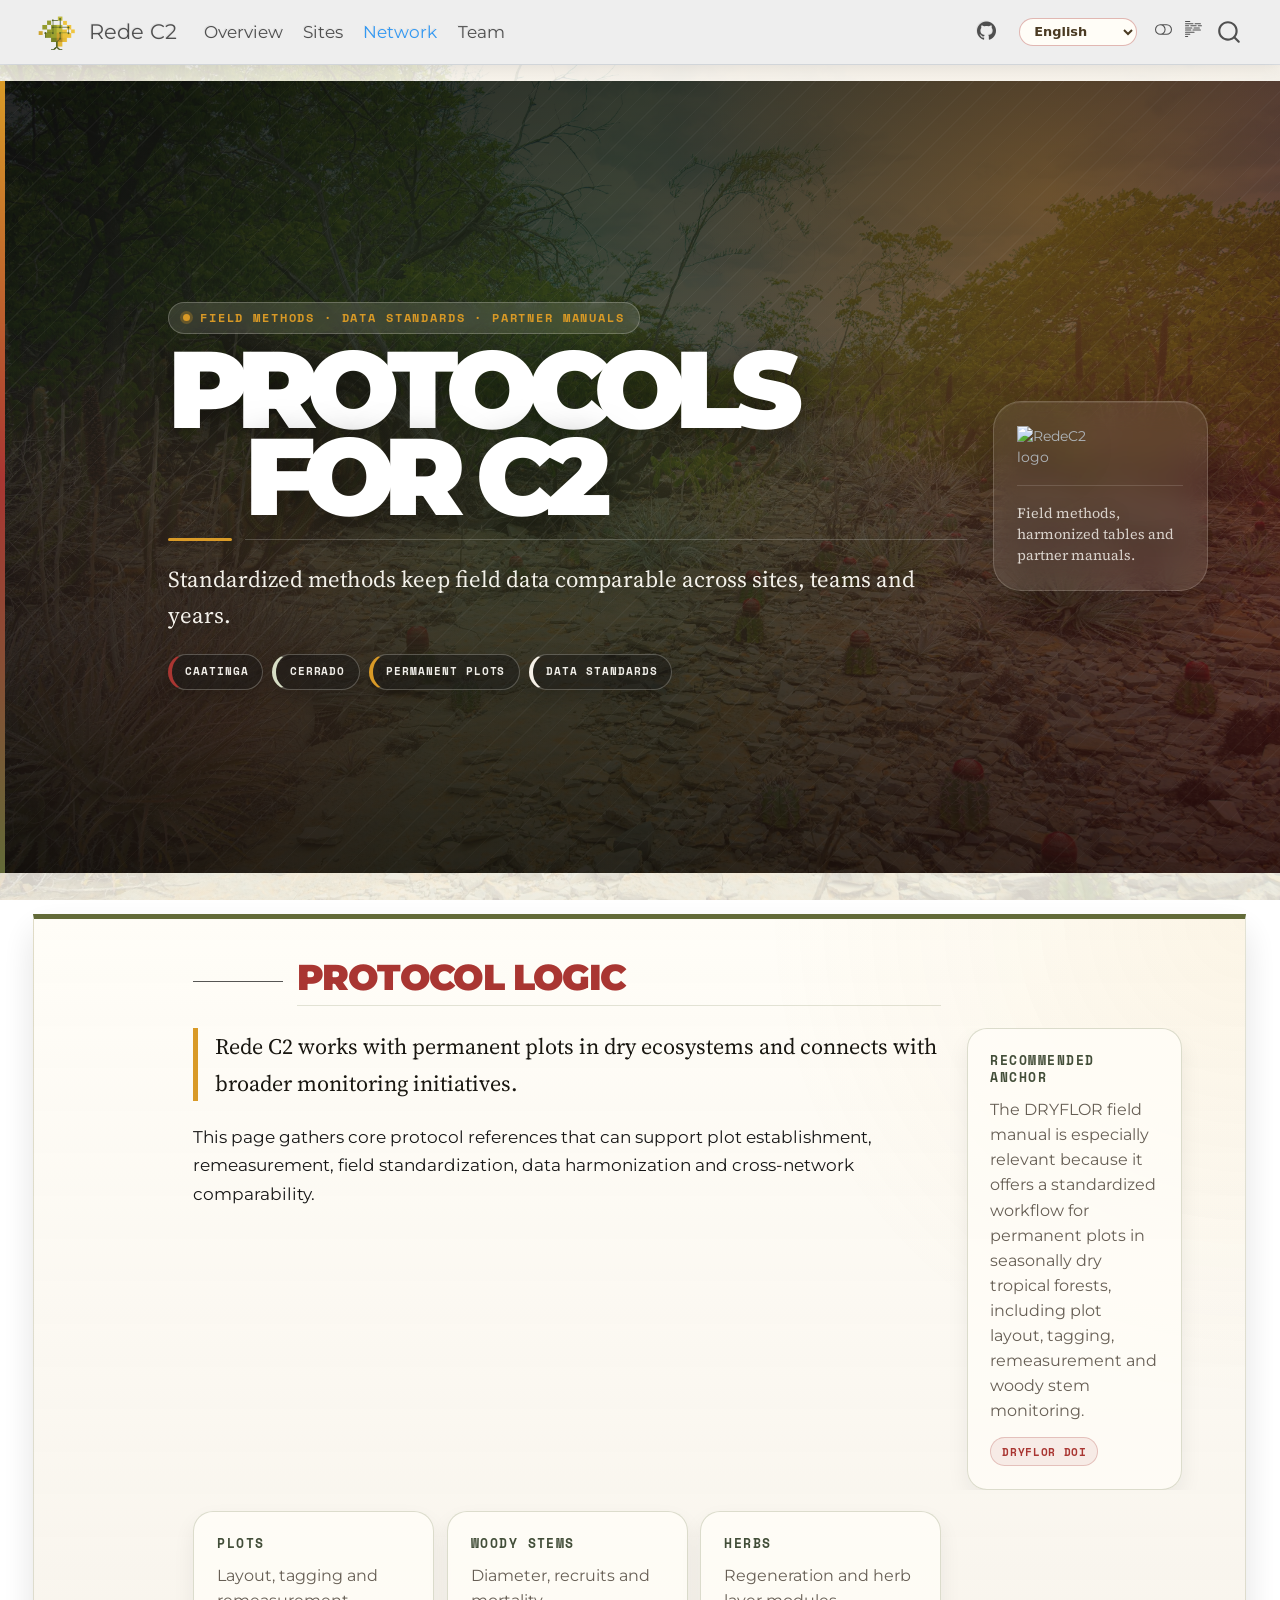
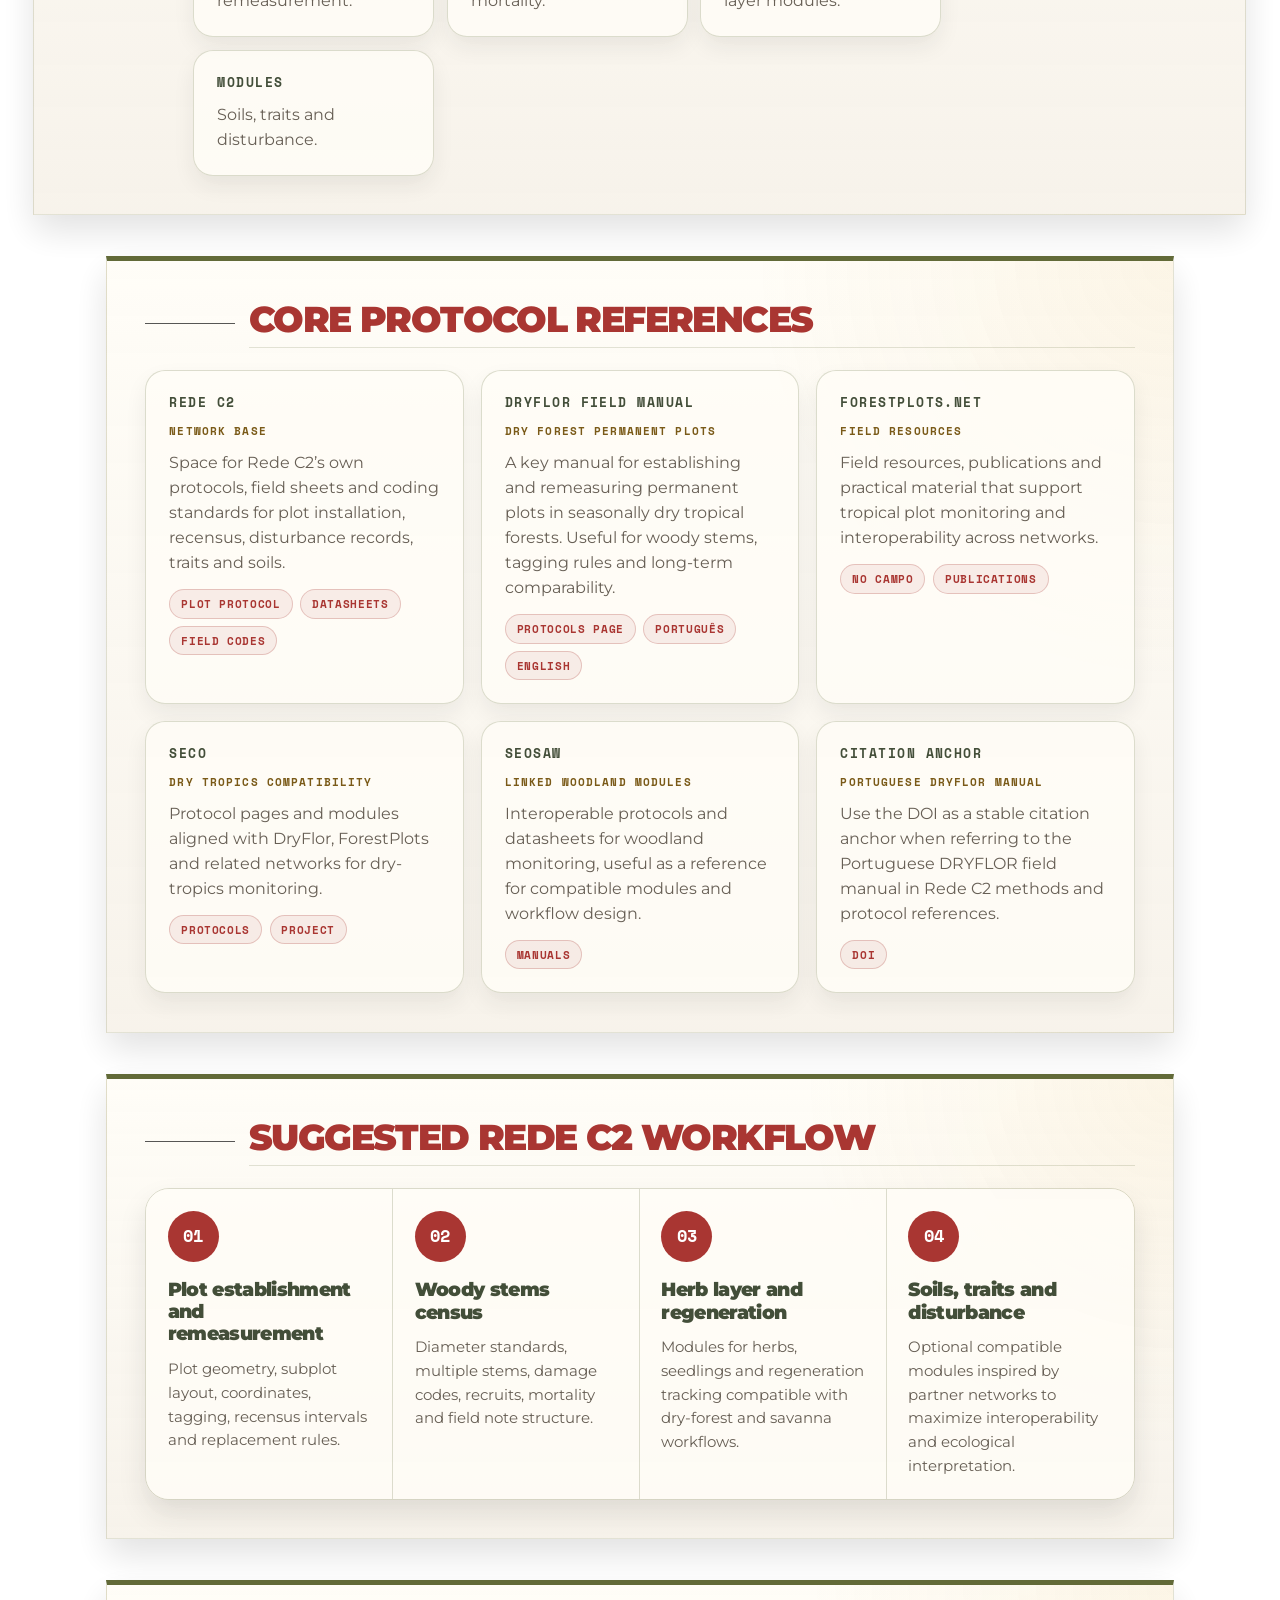
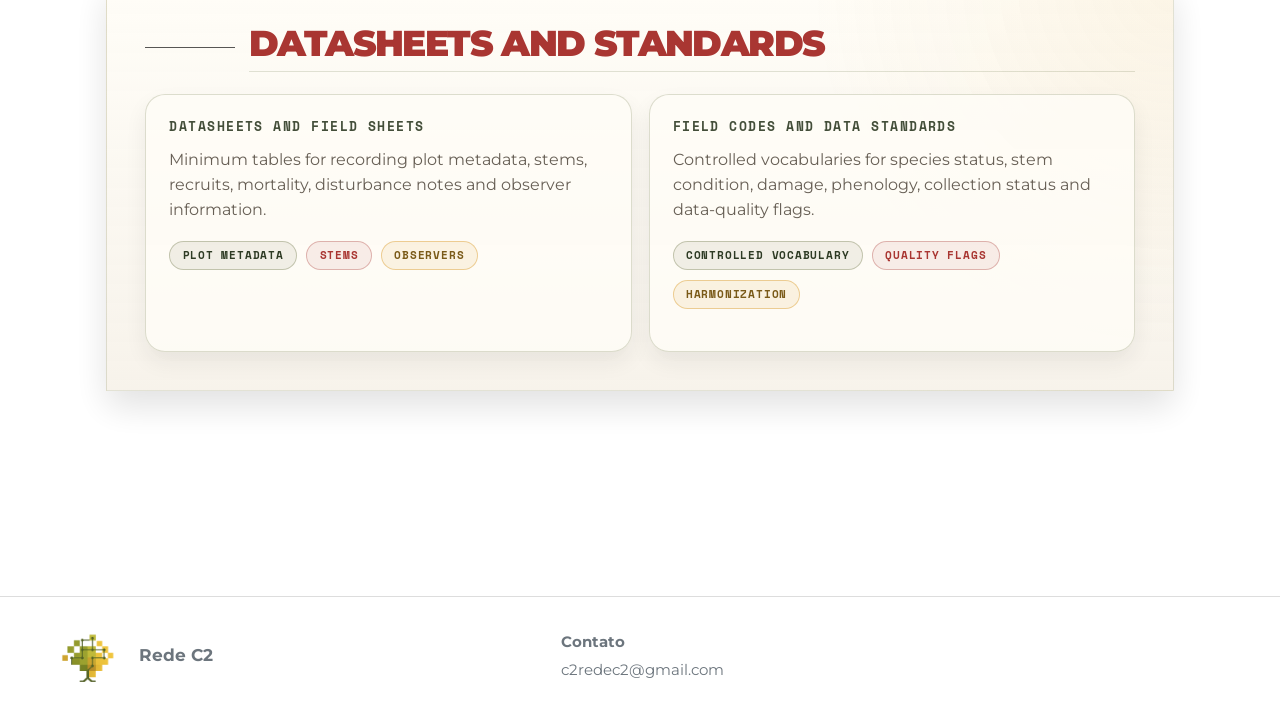
==== commit 5c8350bd: "Fix Portuguese translations" ====
--- a/docs/network/index.html
+++ b/docs/network/index.html
@@ -1356,22 +1356,6 @@
       <div class="redec2-footer-title">Contato</div>
 
       <a href="mailto:c2redec2@gmail.com">c2redec2@gmail.com</a>
-
-    </div>
-
-
-
-    <div class="redec2-footer-links">
-
-      <div class="redec2-footer-title">Código-fonte</div>
-
-      <a href="https://github.com/giuliaottino/RedeC2" target="_blank" rel="noopener" aria-label="GitHub da Rede C2">
-
-        <i class="bi bi-github" aria-hidden="true"></i>
-
-        <span>GitHub</span>
-
-      </a>
 
     </div>
 
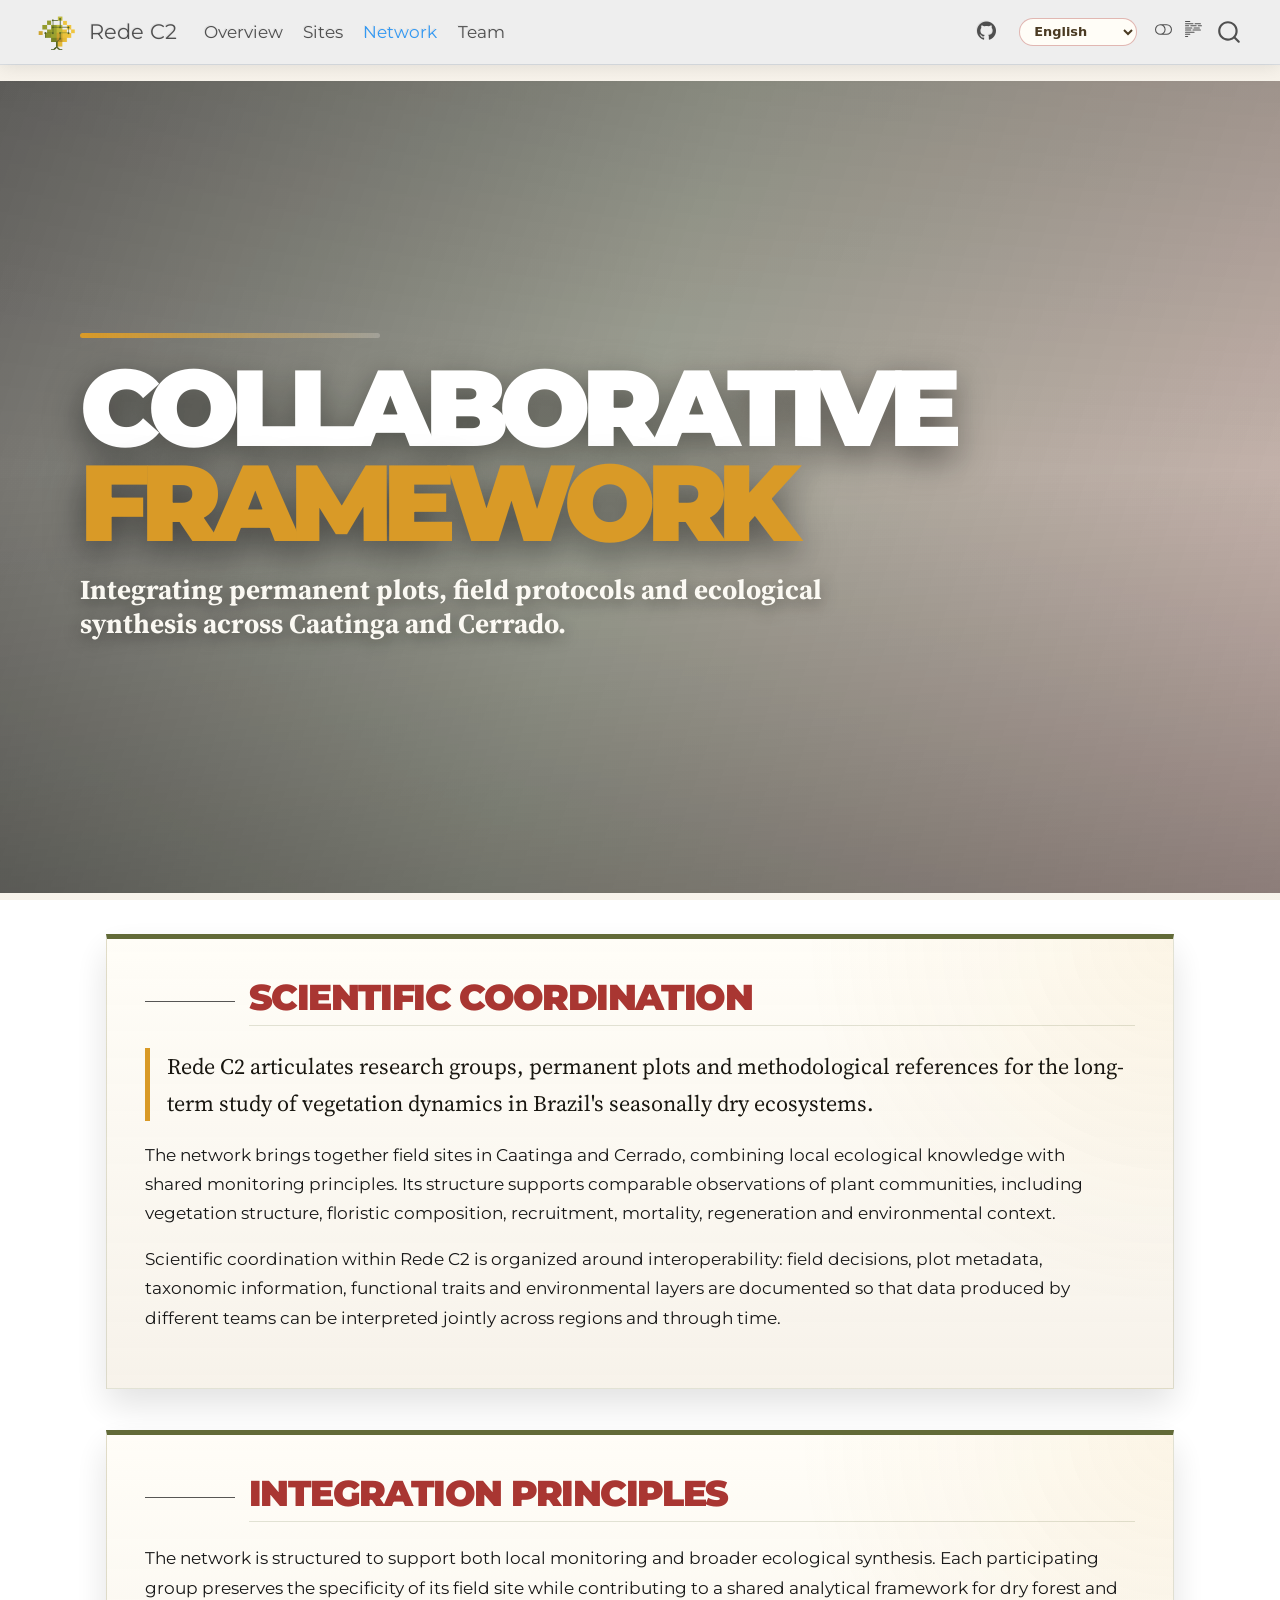
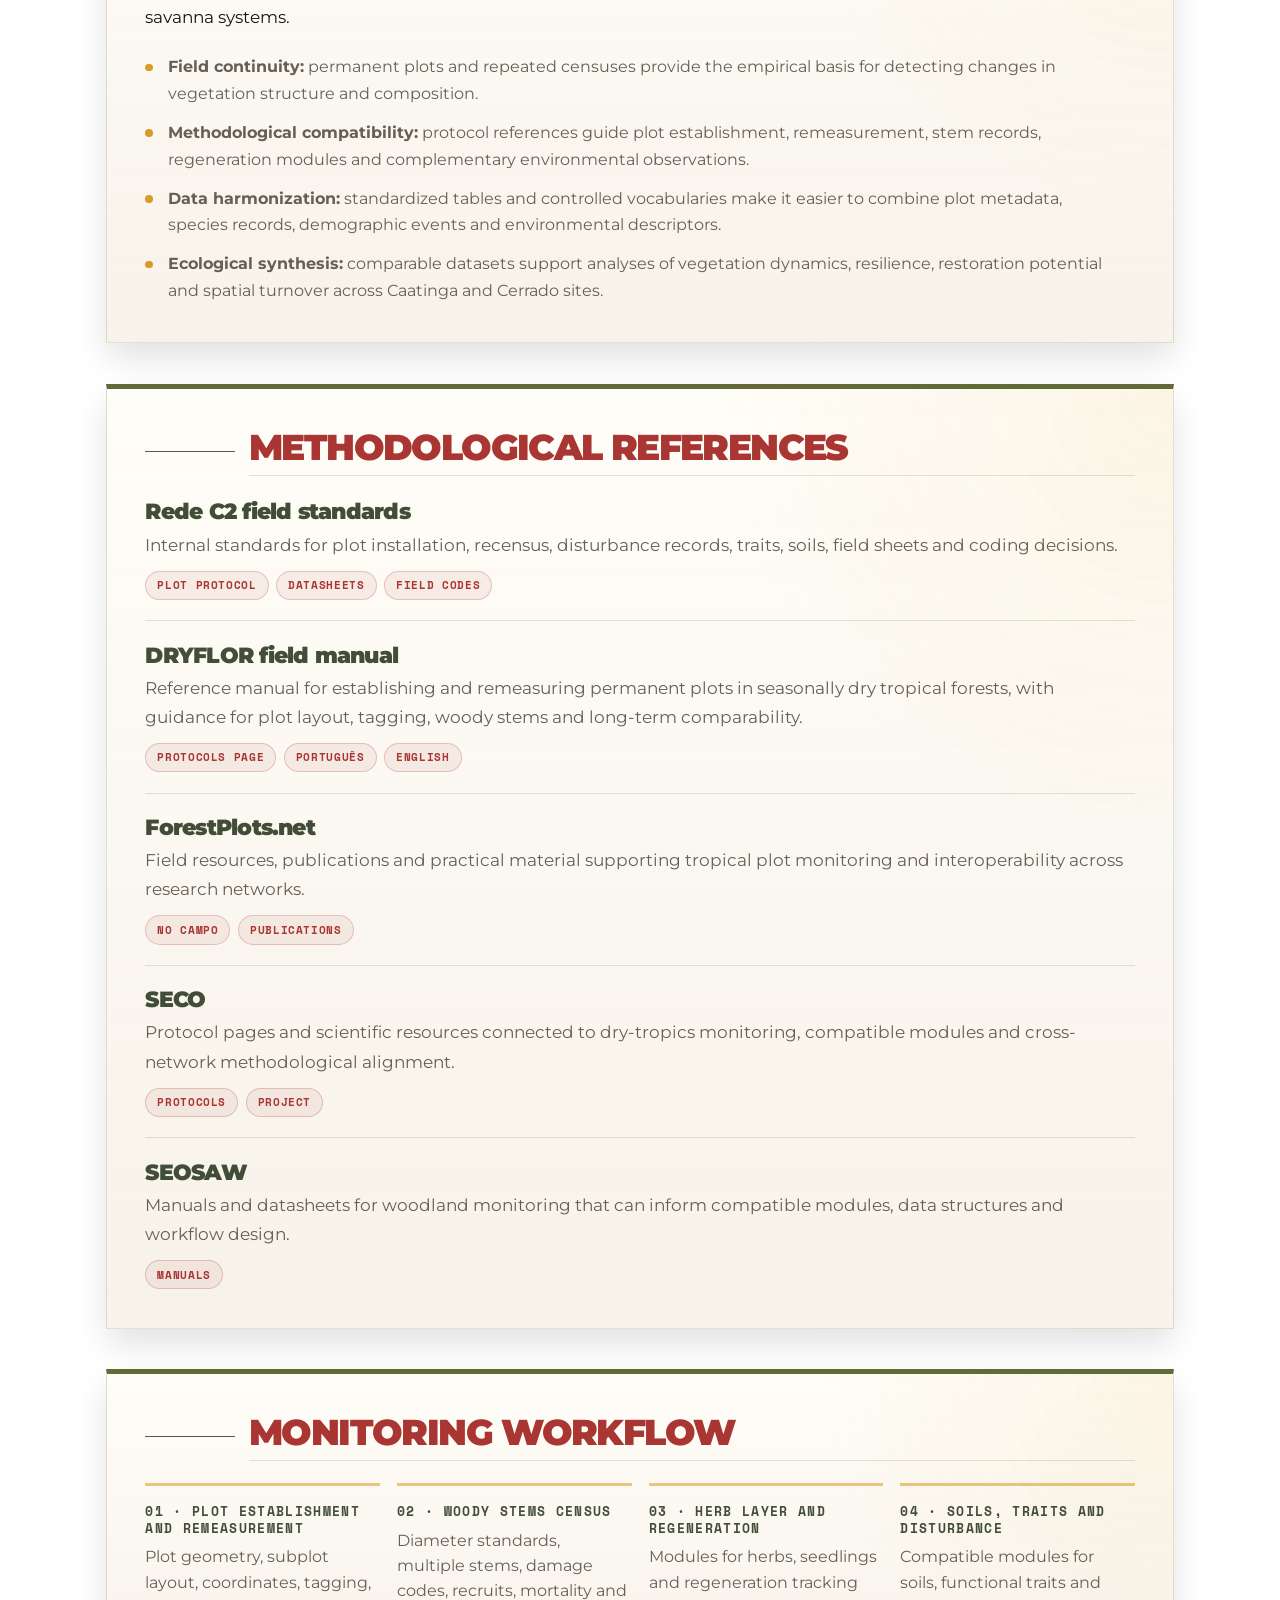
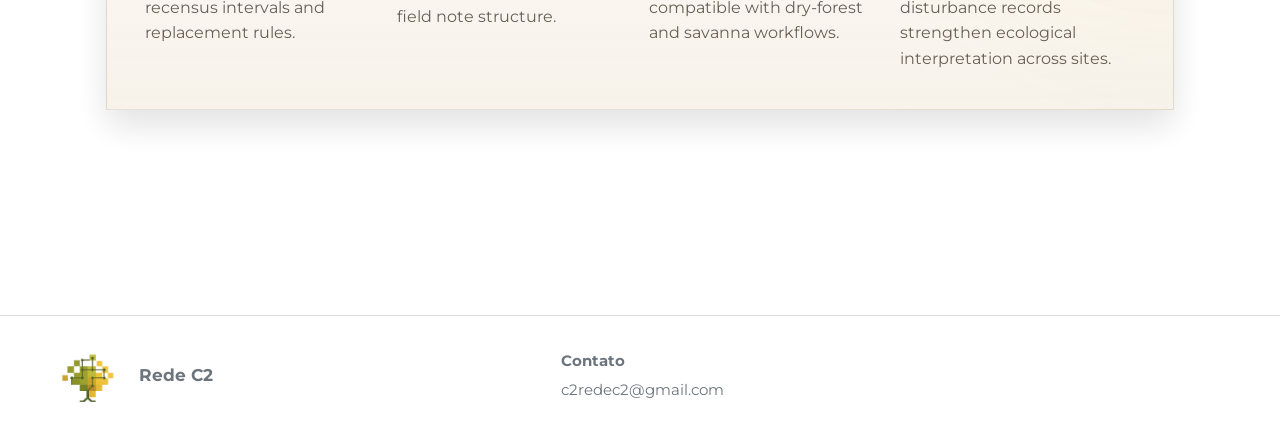
==== commit ac918e7c: "Refine team page and update translations" ====
--- a/docs/network/index.html
+++ b/docs/network/index.html
@@ -7,7 +7,7 @@
 <meta name="viewport" content="width=device-width, initial-scale=1.0, user-scalable=yes">
 
 
-<title>Protocols – Rede C2</title>
+<title>Network – Rede C2</title>
 <style>
 /* Default styles provided by pandoc.
 ** See https://pandoc.org/MANUAL.html#variables-for-html for config info.
@@ -305,13 +305,13 @@
 <!-- margin-sidebar -->
     
 <!-- main -->
-<main class="content page-columns page-full column-page" id="quarto-document-content">
+<main class="content column-page" id="quarto-document-content">
 
 
 <header id="title-block-header" class="quarto-title-block default">
 <div class="quarto-title">
-<h1 class="title">Protocols</h1>
-<p class="subtitle lead">Field methods, manuals and compatible monitoring workflows for Rede C2 and partner networks</p>
+<h1 class="title">Network</h1>
+<p class="subtitle lead">Collaborative framework for permanent plots, protocols and ecological synthesis</p>
 </div>
 
 
@@ -328,7 +328,6 @@
 </header>
 
 
-<!-- Rede C2: protocols page — hero limpo, sem sobreposição, alinhado à home -->
 <link rel="preconnect" href="https://fonts.googleapis.com">
 <link rel="preconnect" href="https://fonts.gstatic.com" crossorigin="">
 <link href="https://fonts.googleapis.com/css2?family=Montserrat:wght@400;500;600;700;800;900&amp;family=Source+Serif+4:opsz,wght@8..60,400;8..60,600;8..60,700&amp;family=Space+Mono:wght@400;700&amp;display=swap" rel="stylesheet">
@@ -348,9 +347,8 @@
   --rc2-shadow:     0 16px 34px rgba(0,0,0,0.12);
 
   --rc2-safe-gutter: clamp(0.75rem, 2.6vw, 2.25rem);
-  --rc2-content-max: 1260px;
-  --rc2-wide-max:    1480px;
-  --rc2-xl-max:      1560px;
+  --rc2-content-max: 1180px;
+  --rc2-wide-max:    1360px;
 }
 
 *, *::before, *::after {
@@ -361,15 +359,22 @@
 body {
   width: 100% !important;
   max-width: 100% !important;
-  overflow-x: hidden !important;
+  overflow-x: clip !important;
   scroll-behavior: smooth;
+}
+
+@supports not (overflow: clip) {
+  html,
+  body {
+    overflow-x: hidden !important;
+  }
 }
 
 body {
   margin: 0 !important;
   background:
     linear-gradient(rgba(246,241,232,0.90), rgba(246,241,232,0.86)),
-    url("../figures/c2_bg.jpg");
+    url("../figures/itirapina_.jpg");
   background-repeat: no-repeat;
   background-size: cover;
   background-attachment: fixed;
@@ -397,8 +402,20 @@
 .page-columns,
 .page-columns .content {
   min-width: 0 !important;
-  max-width: 100% !important;
-  overflow-x: hidden !important;
+  max-width: none !important;
+  overflow-x: visible !important;
+}
+
+#quarto-content,
+#quarto-document-content,
+main,
+main.content,
+.page-columns,
+.page-columns .content {
+  margin-left: 0 !important;
+  margin-right: 0 !important;
+  padding-left: 0 !important;
+  padding-right: 0 !important;
 }
 
 main.content {
@@ -412,7 +429,6 @@
   display: none !important;
 }
 
-/* Navbar */
 .navbar {
   box-shadow: 0 2px 18px rgba(0,0,0,0.10);
   backdrop-filter: blur(10px);
@@ -431,27 +447,36 @@
 }
 
 /* =========================================================
-   HERO — LIMPO E SEM SOBREPOSIÇÃO
+   HERO · tela cheia, limpo, alinhado ao Overview
    ========================================================= */
 .rc2-page-hero {
   position: relative;
-  width: 100vw;
-  max-width: 100vw;
-  margin-left: calc(50% - 50vw);
-  margin-right: calc(50% - 50vw);
-  min-height: clamp(620px, 88vh, 860px);
+  left: 50%;
+  right: 50%;
+  width: 100vw !important;
+  max-width: 100vw !important;
+  min-height: calc(100svh - 88px);
+  margin-top: 0 !important;
+  margin-bottom: 0 !important;
+  margin-left: -50vw !important;
+  margin-right: -50vw !important;
   display: grid;
   align-items: center;
   overflow: hidden;
   isolation: isolate;
   color: #fff;
   background:
-    radial-gradient(circle at 82% 14%, rgba(217,154,39,0.38), transparent 28%),
-    radial-gradient(circle at 18% 82%, rgba(169,54,50,0.26), transparent 36%),
-    linear-gradient(108deg, rgba(23,23,23,0.84) 0%, rgba(46,59,36,0.82) 42%, rgba(110,31,29,0.72) 100%),
-    url("../figures/c2_bg.jpg");
+    linear-gradient(108deg, rgba(23,23,23,0.58) 0%, rgba(46,59,36,0.38) 48%, rgba(110,31,29,0.25) 100%),
+    url("../figures/itirapina_.jpg");
   background-size: cover;
-  background-position: center;
+  background-position: center center;
+  background-repeat: no-repeat;
+}
+
+.page-columns .content > .rc2-page-hero,
+#quarto-document-content > .rc2-page-hero,
+main.content > .rc2-page-hero {
+  grid-column: screen-start / screen-end !important;
 }
 
 .rc2-page-hero::before {
@@ -462,212 +487,72 @@
   background:
     linear-gradient(
       180deg,
-      rgba(0,0,0,0.40) 0%,
-      rgba(0,0,0,0.10) 46%,
-      rgba(0,0,0,0.56) 100%
-    ),
-    repeating-linear-gradient(
-      135deg,
-      rgba(255,255,255,0.055) 0 1px,
-      transparent 1px 16px
+      rgba(0,0,0,0.20) 0%,
+      rgba(0,0,0,0.05) 48%,
+      rgba(0,0,0,0.34) 100%
     );
   pointer-events: none;
-}
-
-.rc2-page-hero::after {
-  content: "";
-  position: absolute;
-  left: 0;
-  top: 0;
-  bottom: 0;
-  width: 5px;
-  z-index: 1;
-  background: linear-gradient(
-    180deg,
-    var(--rc2-ochre) 0%,
-    var(--rc2-red) 50%,
-    var(--rc2-green) 100%
-  );
 }
 
 .rc2-page-hero-inner {
   position: relative;
   z-index: 2;
-  width: min(1360px, calc(100% - var(--rc2-safe-gutter) * 2));
+  width: min(1120px, calc(100% - var(--rc2-safe-gutter) * 2));
   margin: 0 auto;
-  padding: clamp(4.8rem, 8vw, 7.3rem) 0 clamp(3rem, 5vw, 4.5rem);
-  display: grid;
-  grid-template-columns: minmax(0, 1fr) minmax(220px, 0.28fr);
-  gap: clamp(2rem, 4.5vw, 4.5rem);
-  align-items: center;
-}
-
-.rc2-kicker {
-  display: inline-flex;
-  align-items: center;
-  gap: 0.6rem;
-  padding: 0.36rem 0.82rem;
+  padding: clamp(2.4rem, 6vh, 4.5rem) 0;
+}
+
+.rc2-title-rule {
+  width: min(300px, 46vw);
+  height: 5px;
+  margin: 0 0 clamp(1rem, 2vw, 1.35rem);
   border-radius: 999px;
-  background: rgba(246,241,232,0.12);
-  border: 1px solid rgba(246,241,232,0.24);
+  background: linear-gradient(90deg, var(--rc2-ochre), rgba(246,241,232,0.24));
+  animation: fadeSlideUp 0.75s 0.08s ease both;
+}
+
+.rc2-page-hero h1 {
+  margin: 0;
+  max-width: 980px;
+  color: #fff;
+  font-family: 'Montserrat', Arial, sans-serif;
+  font-size: clamp(3.6rem, 8.4vw, 8.2rem);
+  line-height: 0.88;
+  font-weight: 900;
+  letter-spacing: -0.085em;
+  text-transform: uppercase;
+  text-shadow: 0 12px 36px rgba(0,0,0,0.50);
+  animation: fadeSlideUp 0.75s 0.16s ease both;
+}
+
+.rc2-page-hero h1 span {
+  display: block;
   color: var(--rc2-ochre);
-  font-family: 'Space Mono', monospace;
-  font-size: clamp(0.62rem, 0.9vw, 0.76rem);
-  font-weight: 800;
-  letter-spacing: 0.16em;
-  text-transform: uppercase;
-  backdrop-filter: blur(8px);
-  -webkit-backdrop-filter: blur(8px);
-  animation: fadeSlideUp 0.7s ease both;
-}
-
-.rc2-kicker::before {
-  content: "";
-  width: 7px;
-  height: 7px;
-  border-radius: 50%;
-  background: var(--rc2-ochre);
-  box-shadow: 0 0 0 3px rgba(217,154,39,0.28);
-}
-
-.rc2-page-hero h1 {
-  margin: 0.7rem 0 0;
-  max-width: 900px;
-  color: #fff;
-  font-size: clamp(3.8rem, 8.5vw, 8.2rem);
-  line-height: 0.80;
-  font-weight: 900;
-  letter-spacing: -0.10em;
-  text-transform: uppercase;
-  text-shadow: 0 10px 42px rgba(0,0,0,0.54);
-  animation: fadeSlideUp 0.75s 0.1s ease both;
-}
-
-.rc2-title-line {
-  display: block;
-}
-
-.rc2-title-line:nth-child(2) {
-  margin-left: clamp(1.4rem, 6vw, 5.4rem);
-}
-
-.rc2-title-rule {
-  display: flex;
-  align-items: center;
-  gap: 0.75rem;
-  margin: 1.05rem 0 1.25rem;
-  animation: fadeSlideUp 0.75s 0.2s ease both;
-}
-
-.rc2-title-rule::before {
-  content: "";
-  flex: 0 0 clamp(36px, 5vw, 72px);
-  height: 3px;
-  background: var(--rc2-ochre);
-  border-radius: 2px;
-}
-
-.rc2-title-rule::after {
-  content: "";
-  flex: 1;
-  height: 1px;
-  background: rgba(255,255,255,0.20);
 }
 
 .rc2-page-hero p {
-  max-width: 760px;
-  margin: 0;
-  color: rgba(255,253,247,0.94);
+  max-width: 860px;
+  margin: clamp(1rem, 2vw, 1.25rem) 0 0;
+  color: rgba(255,253,247,0.97);
   font-family: 'Source Serif 4', Georgia, serif;
-  font-size: clamp(1.05rem, 1.9vw, 1.34rem);
-  line-height: 1.58;
-  text-shadow: 0 3px 18px rgba(0,0,0,0.42);
-  animation: fadeSlideUp 0.75s 0.28s ease both;
-}
-
-/* Palavras-chave slim */
-.rc2-keywords {
-  display: flex;
-  flex-wrap: wrap;
-  gap: 0.55rem;
-  margin: 1.2rem 0 0;
-  animation: fadeSlideUp 0.75s 0.36s ease both;
-}
-
-.rc2-keyword {
-  display: inline-flex;
-  align-items: center;
-  min-height: 36px;
-  padding: 0.36rem 0.78rem;
-  border-radius: 999px;
-  background: rgba(23,23,23,0.46);
-  border: 1px solid rgba(246,241,232,0.26);
-  color: rgba(255,253,247,0.93);
-  font-family: 'Space Mono', monospace;
-  font-size: clamp(0.62rem, 0.78vw, 0.72rem);
-  font-weight: 800;
-  letter-spacing: 0.09em;
-  text-transform: uppercase;
-  backdrop-filter: blur(10px);
-  -webkit-backdrop-filter: blur(10px);
-  box-shadow: 0 8px 18px rgba(0,0,0,0.16);
-}
-
-.rc2-keyword--red   { border-left: 4px solid var(--rc2-red); }
-.rc2-keyword--green { border-left: 4px solid var(--rc2-green-soft); }
-.rc2-keyword--ochre { border-left: 4px solid var(--rc2-ochre); }
-.rc2-keyword--cream { border-left: 4px solid var(--rc2-cream); }
-
-/* Card lateral menor e discreto */
-.rc2-hero-logo-card {
-  align-self: center;
-  justify-self: end;
-  width: min(270px, 100%);
-  display: flex;
-  flex-direction: column;
-  justify-content: center;
-  gap: 1rem;
-  padding: clamp(1rem, 1.8vw, 1.45rem);
-  border-radius: 28px;
-  background: rgba(255,253,247,0.08);
-  border: 1px solid rgba(246,241,232,0.18);
-  box-shadow:
-    0 22px 50px rgba(0,0,0,0.20),
-    inset 0 1px 0 rgba(255,255,255,0.08);
-  backdrop-filter: blur(14px);
-  -webkit-backdrop-filter: blur(14px);
-  animation: fadeSlideUp 0.75s 0.18s ease both;
-}
-
-.rc2-hero-logo-card img {
-  width: clamp(88px, 8vw, 132px);
-  filter: drop-shadow(0 12px 26px rgba(0,0,0,0.36));
-}
-
-.rc2-hero-logo-card-divider {
-  height: 1px;
-  background: rgba(246,241,232,0.15);
-}
-
-.rc2-hero-logo-card p {
-  margin: 0;
-  color: rgba(255,253,247,0.78);
-  font-family: 'Source Serif 4', Georgia, serif;
-  font-size: clamp(0.84rem, 1.1vw, 0.96rem);
-  line-height: 1.5;
+  font-size: clamp(1.18rem, 2.15vw, 1.9rem);
+  line-height: 1.25;
+  font-weight: 700;
+  text-shadow: 0 4px 18px rgba(0,0,0,0.48);
+  animation: fadeSlideUp 0.75s 0.24s ease both;
 }
 
 /* =========================================================
-   SEÇÕES PADRÃO
+   SEÇÕES
    ========================================================= */
 .rc2-section,
 .content-card {
   width: min(var(--rc2-content-max), calc(100% - var(--rc2-safe-gutter) * 2));
   margin: 2.4rem auto 0;
-  padding: clamp(1.25rem, 3vw, 2.4rem);
+  padding: clamp(1.35rem, 3vw, 2.5rem);
   background:
     radial-gradient(circle at 100% 0%, rgba(217,154,39,0.08), transparent 32%),
-    linear-gradient(180deg, rgba(255,253,247,0.96), rgba(246,241,232,0.88));
+    linear-gradient(180deg, rgba(255,253,247,0.97), rgba(246,241,232,0.90));
   border: 1px solid rgba(98,106,56,0.18);
   border-top: 5px solid var(--rc2-green);
   box-shadow: var(--rc2-shadow);
@@ -706,9 +591,13 @@
   text-transform: uppercase;
 }
 
+.rc2-text {
+  max-width: 980px;
+}
+
 .rc2-lead,
 .lead {
-  margin: 0 0 1.25rem 0 !important;
+  margin: 0 0 1.15rem 0 !important;
   padding-left: 1rem;
   border-left: 5px solid var(--rc2-ochre);
   color: #191711 !important;
@@ -721,88 +610,70 @@
 .content-card p {
   color: var(--rc2-ink);
   font-size: 0.98rem;
-  line-height: 1.72;
-}
-
-/* Grids e cards */
-.rc2-grid-2 {
+  line-height: 1.75;
+}
+
+.rc2-compact-list {
   display: grid;
-  grid-template-columns: repeat(auto-fit, minmax(min(100%, 280px), 1fr));
-  gap: 1rem;
-}
-
-.rc2-grid-3 {
+  gap: 0.7rem;
+  margin: 1.25rem 0 0;
+  padding: 0;
+  list-style: none;
+}
+
+.rc2-compact-list li {
+  position: relative;
+  padding-left: 1.35rem;
+  color: var(--rc2-muted);
+  font-size: 0.96rem;
+  line-height: 1.65;
+}
+
+.rc2-compact-list li::before {
+  content: "";
+  position: absolute;
+  left: 0;
+  top: 0.65em;
+  width: 0.45rem;
+  height: 0.45rem;
+  border-radius: 50%;
+  background: var(--rc2-ochre);
+}
+
+.rc2-link-block {
   display: grid;
-  grid-template-columns: repeat(auto-fit, minmax(min(100%, 260px), 1fr));
-  gap: 1rem;
-}
-
-.rc2-card,
-.proto-card {
-  position: relative;
-  min-width: 0;
-  padding: clamp(1rem, 2vw, 1.35rem);
-  border-radius: 20px;
-  background: rgba(255,253,247,0.84);
-  border: 1px solid var(--rc2-line);
-  box-shadow: 0 10px 22px rgba(0,0,0,0.065);
-  transition: transform 0.18s ease, box-shadow 0.18s ease, border-color 0.18s ease;
-}
-
-.rc2-card:hover,
-.proto-card:hover {
-  transform: translateY(-2px);
-  border-color: rgba(169,54,50,0.30);
-  box-shadow: 0 14px 26px rgba(0,0,0,0.10);
-}
-
-.rc2-card h3,
-.proto-card h3 {
-  margin: 0 0 0.7rem 0;
+  gap: 1.2rem;
+}
+
+.rc2-reference {
+  padding: 0 0 1.2rem;
+  border-bottom: 1px solid rgba(98,106,56,0.18);
+}
+
+.rc2-reference:last-child {
+  padding-bottom: 0;
+  border-bottom: 0;
+}
+
+.rc2-reference h3 {
+  margin: 0 0 0.35rem 0;
   color: var(--rc2-green-dark);
-  font-family: 'Space Mono', monospace;
-  font-size: 0.78rem;
-  font-weight: 800;
-  letter-spacing: 0.11em;
-  line-height: 1.25;
-  text-transform: uppercase;
-}
-
-.rc2-card p,
-.proto-card p {
-  margin: 0;
+  font-family: 'Montserrat', Arial, sans-serif;
+  font-size: clamp(1.05rem, 1.8vw, 1.28rem);
+  font-weight: 900;
+  letter-spacing: -0.035em;
+}
+
+.rc2-reference p {
+  margin: 0 0 0.65rem 0;
   color: var(--rc2-muted);
-  font-size: 0.92rem;
-  line-height: 1.6;
-}
-
-/* Protocol-specific */
-.protocol-index {
-  display: grid;
-  grid-template-columns: repeat(auto-fit, minmax(min(100%, 220px), 1fr));
-  gap: 0.75rem;
-  margin-top: 1.2rem;
-}
-
-.protocol-index a {
-  text-decoration: none;
-}
-
-.proto-subtitle {
-  font-family: 'Space Mono', monospace;
-  font-size: 0.66rem;
-  letter-spacing: 0.1em;
-  text-transform: uppercase;
-  color: #7A5A18;
-  margin-bottom: 0.6rem;
-  font-weight: 800;
 }
 
 .pill-links {
   display: flex;
   flex-wrap: wrap;
   gap: 0.45rem;
-  margin-top: 0.85rem;
+  margin-top: 0.65rem;
 }
 
 .pill-links a {
@@ -821,95 +692,33 @@
   color: var(--rc2-red);
 }
 
-.rc2-pills {
-  display: flex;
-  flex-wrap: wrap;
-  gap: 0.55rem;
-  margin: 1.1rem 0;
-}
-
-.rc2-pill {
-  display: inline-flex;
-  align-items: center;
-  gap: 0.35rem;
-  padding: 0.32rem 0.72rem;
-  border-radius: 999px;
-  background: rgba(246,241,232,0.84);
-  border: 1.5px solid rgba(98,106,56,0.28);
+.rc2-module-grid {
+  display: grid;
+  grid-template-columns: repeat(auto-fit, minmax(min(100%, 230px), 1fr));
+  gap: 1rem;
+}
+
+.rc2-module {
+  padding: 1rem 0 0;
+  border-top: 3px solid rgba(217,154,39,0.56);
+}
+
+.rc2-module h3 {
+  margin: 0 0 0.45rem;
   color: var(--rc2-green-dark);
   font-family: 'Space Mono', monospace;
-  font-size: 0.66rem;
-  font-weight: 800;
-  letter-spacing: 0.07em;
+  font-size: 0.78rem;
+  line-height: 1.25;
+  font-weight: 900;
+  letter-spacing: 0.10em;
   text-transform: uppercase;
 }
 
-.rc2-pill--red {
-  color: var(--rc2-red);
-  border-color: rgba(169,54,50,0.32);
-  background: rgba(169,54,50,0.08);
-}
-
-.rc2-pill--green {
-  color: var(--rc2-green-dark);
-  border-color: rgba(98,106,56,0.32);
-  background: rgba(98,106,56,0.09);
-}
-
-.rc2-pill--ochre {
-  color: #7A5A18;
-  border-color: rgba(217,154,39,0.42);
-  background: rgba(217,154,39,0.10);
-}
-
-/* Workflow */
-.method-river {
-  display: grid;
-  grid-template-columns: repeat(4, minmax(0, 1fr));
-  overflow: hidden;
-  border-radius: 24px;
-  border: 1px solid var(--rc2-line);
-  box-shadow: 0 14px 28px rgba(0,0,0,0.10);
-}
-
-.method-step {
-  min-height: 250px;
-  padding: 1.25rem;
-  background: rgba(255,253,247,0.84);
-  border-right: 1px solid var(--rc2-line);
-}
-
-.method-step:last-child {
-  border-right: 0;
-}
-
-.method-number {
-  display: inline-grid;
-  place-items: center;
-  width: 3rem;
-  height: 3rem;
-  border-radius: 50%;
-  background: var(--rc2-red);
-  color: #fff;
-  font-family: 'Space Mono', monospace;
-  font-weight: 900;
-  margin-bottom: 1rem;
-}
-
-.method-step h3 {
-  margin: 0 0 0.7rem 0;
-  color: var(--rc2-green-dark);
-  font-size: 1.12rem;
-  line-height: 1.15;
-  font-weight: 900;
-  letter-spacing: -0.035em;
-}
-
-.method-step p {
+.rc2-module p {
   margin: 0 !important;
   color: var(--rc2-muted) !important;
-  font-size: 0.9rem !important;
-  line-height: 1.55 !important;
+  font-size: 0.92rem !important;
+  line-height: 1.62 !important;
 }
 
 /* Animações */
@@ -920,7 +729,7 @@
 
 .reveal-ready {
   opacity: 0;
-  transform: translateY(42px);
+  transform: translateY(38px);
   transition: opacity 0.72s ease, transform 0.72s cubic-bezier(.2,.7,.2,1);
   transition-delay: var(--reveal-delay, 0ms);
   will-change: opacity, transform;
@@ -939,27 +748,13 @@
   }
 }
 
-/* Responsivo */
-@media (max-width: 1180px) {
-  .rc2-page-hero-inner {
-    grid-template-columns: 1fr;
-  }
-
-  .rc2-hero-logo-card {
-    justify-self: start;
-    max-width: 420px;
-  }
-
-  .method-river {
-    grid-template-columns: repeat(2, minmax(0, 1fr));
-  }
-
-  .method-step:nth-child(2) {
-    border-right: 0;
-  }
-
-  .method-step {
-    border-bottom: 1px solid var(--rc2-line);
+@media (max-height: 760px) and (min-width: 900px) {
+  .rc2-page-hero h1 {
+    font-size: clamp(3.2rem, 7.2vw, 6.8rem);
+  }
+
+  .rc2-page-hero p {
+    font-size: clamp(1.05rem, 1.85vw, 1.6rem);
   }
 }
 
@@ -971,23 +766,11 @@
 
 @media (max-width: 700px) {
   .rc2-page-hero {
-    min-height: auto;
+    min-height: calc(100svh - 76px);
   }
 
   .rc2-page-hero h1 {
-    font-size: clamp(3.2rem, 16vw, 5.8rem);
-  }
-
-  .rc2-title-line:nth-child(2) {
-    margin-left: 0;
-  }
-
-  .method-river {
-    grid-template-columns: 1fr;
-  }
-
-  .method-step {
-    border-right: 0;
+    font-size: clamp(3rem, 15vw, 5.4rem);
   }
 
   .rc2-section-title {
@@ -1006,115 +789,76 @@
     border-radius: 22px;
   }
 }
-
-.html-widget,
-.leaflet,
-.leaflet-container,
-iframe {
-  width: 100% !important;
-  max-width: 100% !important;
-}
 </style>
-<section class="rc2-page-hero page-columns page-full" id="protocols-hero" aria-label="RedeC2 protocols hero">
-
-  <div class="rc2-page-hero-inner page-columns page-full">
-
-    <div>
-      <div class="rc2-kicker">Field methods · Data standards · Partner manuals</div>
-
-      <h1>
-        <span class="rc2-title-line">Protocols</span>
-        <span class="rc2-title-line">for C2</span>
-      </h1>
-
-      <div class="rc2-title-rule" aria-hidden="true"></div>
-
-      <p>
-        Standardized methods keep field data comparable across sites, teams
-        and years.
-      </p>
-
-      <div class="rc2-keywords" aria-label="Protocol keywords">
-        <span class="rc2-keyword rc2-keyword--red">Caatinga</span>
-        <span class="rc2-keyword rc2-keyword--green">Cerrado</span>
-        <span class="rc2-keyword rc2-keyword--ochre">Permanent plots</span>
-        <span class="rc2-keyword rc2-keyword--cream">Data standards</span>
-      </div>
-    </div>
-
-    <aside class="rc2-hero-logo-card" aria-label="RedeC2 protocol identity">
-      <img src="../figures/logoc2.png" alt="RedeC2 logo">
-      <div class="rc2-hero-logo-card-divider"></div>
-      <p>Field methods, harmonized tables and partner manuals.</p>
-    </aside>
-
-  </div>
-
-</section>
-<section class="rc2-section page-columns page-full" id="overview">
-  <div class="rc2-section-title"><h2 class="anchored">Protocol logic</h2></div>
-
-  <div class="rc2-grid-2 page-columns page-full">
-    <div>
-      <p class="rc2-lead">
-        Rede C2 works with permanent plots in dry ecosystems and connects
-        with broader monitoring initiatives.
-      </p>
-
-      <p>
-        This page gathers core protocol references that can support plot
-        establishment, remeasurement, field standardization, data harmonization
-        and cross-network comparability.
-      </p>
-    </div>
-
-    <aside class="rc2-card">
-      <h3 class="anchored">Recommended anchor</h3>
-      <p>
-        The DRYFLOR field manual is especially relevant because it offers a
-        standardized workflow for permanent plots in seasonally dry tropical
-        forests, including plot layout, tagging, remeasurement and woody stem
-        monitoring.
-      </p>
-
-      <div class="pill-links">
-        <a href="https://doi.org/10.5521/forestplots.net/2020_4c" target="_blank" rel="noopener">DRYFLOR DOI</a>
-      </div>
-    </aside>
-  </div>
-
-  <div class="protocol-index" aria-label="Protocol shortcuts">
-    <a class="rc2-card" href="#plot-establishment-and-remeasurement">
-      <h3 class="anchored">Plots</h3>
-      <p>Layout, tagging and remeasurement.</p>
-    </a>
-
-    <a class="rc2-card" href="#woody-stems-census">
-      <h3 class="anchored">Woody stems</h3>
-      <p>Diameter, recruits and mortality.</p>
-    </a>
-
-    <a class="rc2-card" href="#herb-layer-and-regeneration">
-      <h3 class="anchored">Herbs</h3>
-      <p>Regeneration and herb layer modules.</p>
-    </a>
-
-    <a class="rc2-card" href="#soils-traits-and-disturbance">
-      <h3 class="anchored">Modules</h3>
-      <p>Soils, traits and disturbance.</p>
-    </a>
+<section class="rc2-page-hero" id="network-hero" aria-label="Collaborative framework">
+  <div class="rc2-page-hero-inner">
+    <div class="rc2-title-rule" aria-hidden="true"></div>
+
+    <h1>
+      Collaborative
+      <span>framework</span>
+    </h1>
+
+    <p>
+      Integrating permanent plots, field protocols and ecological synthesis across
+      Caatinga and Cerrado.
+    </p>
   </div>
 </section>
-<section class="rc2-section rc2-section--wide" id="references">
-  <div class="rc2-section-title"><h2 class="anchored">Core protocol references</h2></div>
-
-  <div class="rc2-grid-3">
-    <article class="proto-card">
-      <h3 class="anchored">Rede C2</h3>
-      <div class="proto-subtitle">Network base</div>
+<section class="rc2-section" id="framework">
+  <div class="rc2-section-title"><h2 class="anchored">Scientific coordination</h2></div>
+
+  <div class="rc2-text">
+    <p class="rc2-lead">
+      Rede C2 articulates research groups, permanent plots and methodological
+      references for the long-term study of vegetation dynamics in Brazil's
+      seasonally dry ecosystems.
+    </p>
+
+    <p>
+      The network brings together field sites in Caatinga and Cerrado, combining
+      local ecological knowledge with shared monitoring principles. Its structure
+      supports comparable observations of plant communities, including vegetation
+      structure, floristic composition, recruitment, mortality, regeneration and
+      environmental context.
+    </p>
+
+    <p>
+      Scientific coordination within Rede C2 is organized around interoperability:
+      field decisions, plot metadata, taxonomic information, functional traits and
+      environmental layers are documented so that data produced by different teams
+      can be interpreted jointly across regions and through time.
+    </p>
+  </div>
+</section>
+<section class="rc2-section" id="integration">
+  <div class="rc2-section-title"><h2 class="anchored">Integration principles</h2></div>
+
+  <div class="rc2-text">
+    <p>
+      The network is structured to support both local monitoring and broader
+      ecological synthesis. Each participating group preserves the specificity of
+      its field site while contributing to a shared analytical framework for dry
+      forest and savanna systems.
+    </p>
+
+    <ul class="rc2-compact-list">
+      <li><strong>Field continuity:</strong> permanent plots and repeated censuses provide the empirical basis for detecting changes in vegetation structure and composition.</li>
+      <li><strong>Methodological compatibility:</strong> protocol references guide plot establishment, remeasurement, stem records, regeneration modules and complementary environmental observations.</li>
+      <li><strong>Data harmonization:</strong> standardized tables and controlled vocabularies make it easier to combine plot metadata, species records, demographic events and environmental descriptors.</li>
+      <li><strong>Ecological synthesis:</strong> comparable datasets support analyses of vegetation dynamics, resilience, restoration potential and spatial turnover across Caatinga and Cerrado sites.</li>
+    </ul>
+  </div>
+</section>
+<section class="rc2-section rc2-section--wide" id="methodological-references">
+  <div class="rc2-section-title"><h2 class="anchored">Methodological references</h2></div>
+
+  <div class="rc2-link-block">
+    <article class="rc2-reference">
+      <h3 class="anchored">Rede C2 field standards</h3>
       <p>
-        Space for Rede C2’s own protocols, field sheets and coding standards
-        for plot installation, recensus, disturbance records, traits and soils.
+        Internal standards for plot installation, recensus, disturbance records,
+        traits, soils, field sheets and coding decisions.
       </p>
       <div class="pill-links">
         <a href="#plot-establishment-and-remeasurement">Plot protocol</a>
@@ -1123,13 +867,12 @@
       </div>
     </article>
 
-    <article class="proto-card">
+    <article class="rc2-reference">
       <h3 class="anchored">DRYFLOR field manual</h3>
-      <div class="proto-subtitle">Dry forest permanent plots</div>
       <p>
-        A key manual for establishing and remeasuring permanent plots in
-        seasonally dry tropical forests. Useful for woody stems, tagging rules
-        and long-term comparability.
+        Reference manual for establishing and remeasuring permanent plots in
+        seasonally dry tropical forests, with guidance for plot layout, tagging,
+        woody stems and long-term comparability.
       </p>
       <div class="pill-links">
         <a href="https://www.dryflor.info/publications/protocols" target="_blank" rel="noopener">Protocols page</a>
@@ -1138,12 +881,11 @@
       </div>
     </article>
 
-    <article class="proto-card">
+    <article class="rc2-reference">
       <h3 class="anchored">ForestPlots.net</h3>
-      <div class="proto-subtitle">Field resources</div>
       <p>
-        Field resources, publications and practical material that support
-        tropical plot monitoring and interoperability across networks.
+        Field resources, publications and practical material supporting tropical
+        plot monitoring and interoperability across research networks.
       </p>
       <div class="pill-links">
         <a href="https://forestplots.net/pt/utilizando-o-forestplots/no-campo" target="_blank" rel="noopener">No campo</a>
@@ -1151,12 +893,11 @@
       </div>
     </article>
 
-    <article class="proto-card">
+    <article class="rc2-reference">
       <h3 class="anchored">SECO</h3>
-      <div class="proto-subtitle">Dry tropics compatibility</div>
       <p>
-        Protocol pages and modules aligned with DryFlor, ForestPlots and
-        related networks for dry-tropics monitoring.
+        Protocol pages and scientific resources connected to dry-tropics monitoring,
+        compatible modules and cross-network methodological alignment.
       </p>
       <div class="pill-links">
         <a href="https://blogs.ed.ac.uk/seco-project/science/protocols/" target="_blank" rel="noopener">Protocols</a>
@@ -1164,100 +905,52 @@
       </div>
     </article>
 
-    <article class="proto-card">
+    <article class="rc2-reference">
       <h3 class="anchored">SEOSAW</h3>
-      <div class="proto-subtitle">Linked woodland modules</div>
       <p>
-        Interoperable protocols and datasheets for woodland monitoring, useful
-        as a reference for compatible modules and workflow design.
+        Manuals and datasheets for woodland monitoring that can inform compatible
+        modules, data structures and workflow design.
       </p>
       <div class="pill-links">
         <a href="https://seosaw.github.io/manuals.html" target="_blank" rel="noopener">Manuals</a>
       </div>
     </article>
-
-    <article class="proto-card">
-      <h3 class="anchored">Citation anchor</h3>
-      <div class="proto-subtitle">Portuguese DRYFLOR manual</div>
-      <p>
-        Use the DOI as a stable citation anchor when referring to the Portuguese
-        DRYFLOR field manual in Rede C2 methods and protocol references.
-      </p>
-      <div class="pill-links">
-        <a href="https://doi.org/10.5521/forestplots.net/2020_4c" target="_blank" rel="noopener">DOI</a>
-      </div>
-    </article>
   </div>
 </section>
 <section class="rc2-section" id="workflow">
-  <div class="rc2-section-title"><h2 class="anchored">Suggested Rede C2 workflow</h2></div>
-
-  <div class="method-river">
-    <article class="method-step" id="plot-establishment-and-remeasurement">
-      <span class="method-number">01</span>
-      <h3 class="anchored">Plot establishment and remeasurement</h3>
+  <div class="rc2-section-title"><h2 class="anchored">Monitoring workflow</h2></div>
+
+  <div class="rc2-module-grid">
+    <article class="rc2-module" id="plot-establishment-and-remeasurement">
+      <h3 class="anchored">01 · Plot establishment and remeasurement</h3>
       <p>
         Plot geometry, subplot layout, coordinates, tagging, recensus intervals
         and replacement rules.
       </p>
     </article>
 
-    <article class="method-step" id="woody-stems-census">
-      <span class="method-number">02</span>
-      <h3 class="anchored">Woody stems census</h3>
+    <article class="rc2-module" id="woody-stems-census">
+      <h3 class="anchored">02 · Woody stems census</h3>
       <p>
         Diameter standards, multiple stems, damage codes, recruits, mortality
         and field note structure.
       </p>
     </article>
 
-    <article class="method-step" id="herb-layer-and-regeneration">
-      <span class="method-number">03</span>
-      <h3 class="anchored">Herb layer and regeneration</h3>
+    <article class="rc2-module" id="herb-layer-and-regeneration">
+      <h3 class="anchored">03 · Herb layer and regeneration</h3>
       <p>
         Modules for herbs, seedlings and regeneration tracking compatible with
         dry-forest and savanna workflows.
       </p>
     </article>
 
-    <article class="method-step" id="soils-traits-and-disturbance">
-      <span class="method-number">04</span>
-      <h3 class="anchored">Soils, traits and disturbance</h3>
+    <article class="rc2-module" id="soils-traits-and-disturbance">
+      <h3 class="anchored">04 · Soils, traits and disturbance</h3>
       <p>
-        Optional compatible modules inspired by partner networks to maximize
-        interoperability and ecological interpretation.
+        Compatible modules for soils, functional traits and disturbance records
+        strengthen ecological interpretation across sites.
       </p>
-    </article>
-  </div>
-</section>
-<section class="rc2-section" id="standards">
-  <div class="rc2-section-title"><h2 class="anchored">Datasheets and standards</h2></div>
-
-  <div class="rc2-grid-2">
-    <article class="rc2-card" id="datasheets-and-field-sheets">
-      <h3 class="anchored">Datasheets and field sheets</h3>
-      <p>
-        Minimum tables for recording plot metadata, stems, recruits, mortality,
-        disturbance notes and observer information.
-      </p>
-      <div class="rc2-pills">
-        <span class="rc2-pill rc2-pill--green">Plot metadata</span>
-        <span class="rc2-pill rc2-pill--red">Stems</span>
-        <span class="rc2-pill rc2-pill--ochre">Observers</span>
-      </div>
-    </article>
-
-    <article class="rc2-card" id="field-codes-and-data-standards">
-      <h3 class="anchored">Field codes and data standards</h3>
-      <p>
-        Controlled vocabularies for species status, stem condition, damage,
-        phenology, collection status and data-quality flags.
-      </p>
-      <div class="rc2-pills">
-        <span class="rc2-pill rc2-pill--green">Controlled vocabulary</span>
-        <span class="rc2-pill rc2-pill--red">Quality flags</span>
-        <span class="rc2-pill rc2-pill--ochre">Harmonization</span>
-      </div>
     </article>
   </div>
 </section>
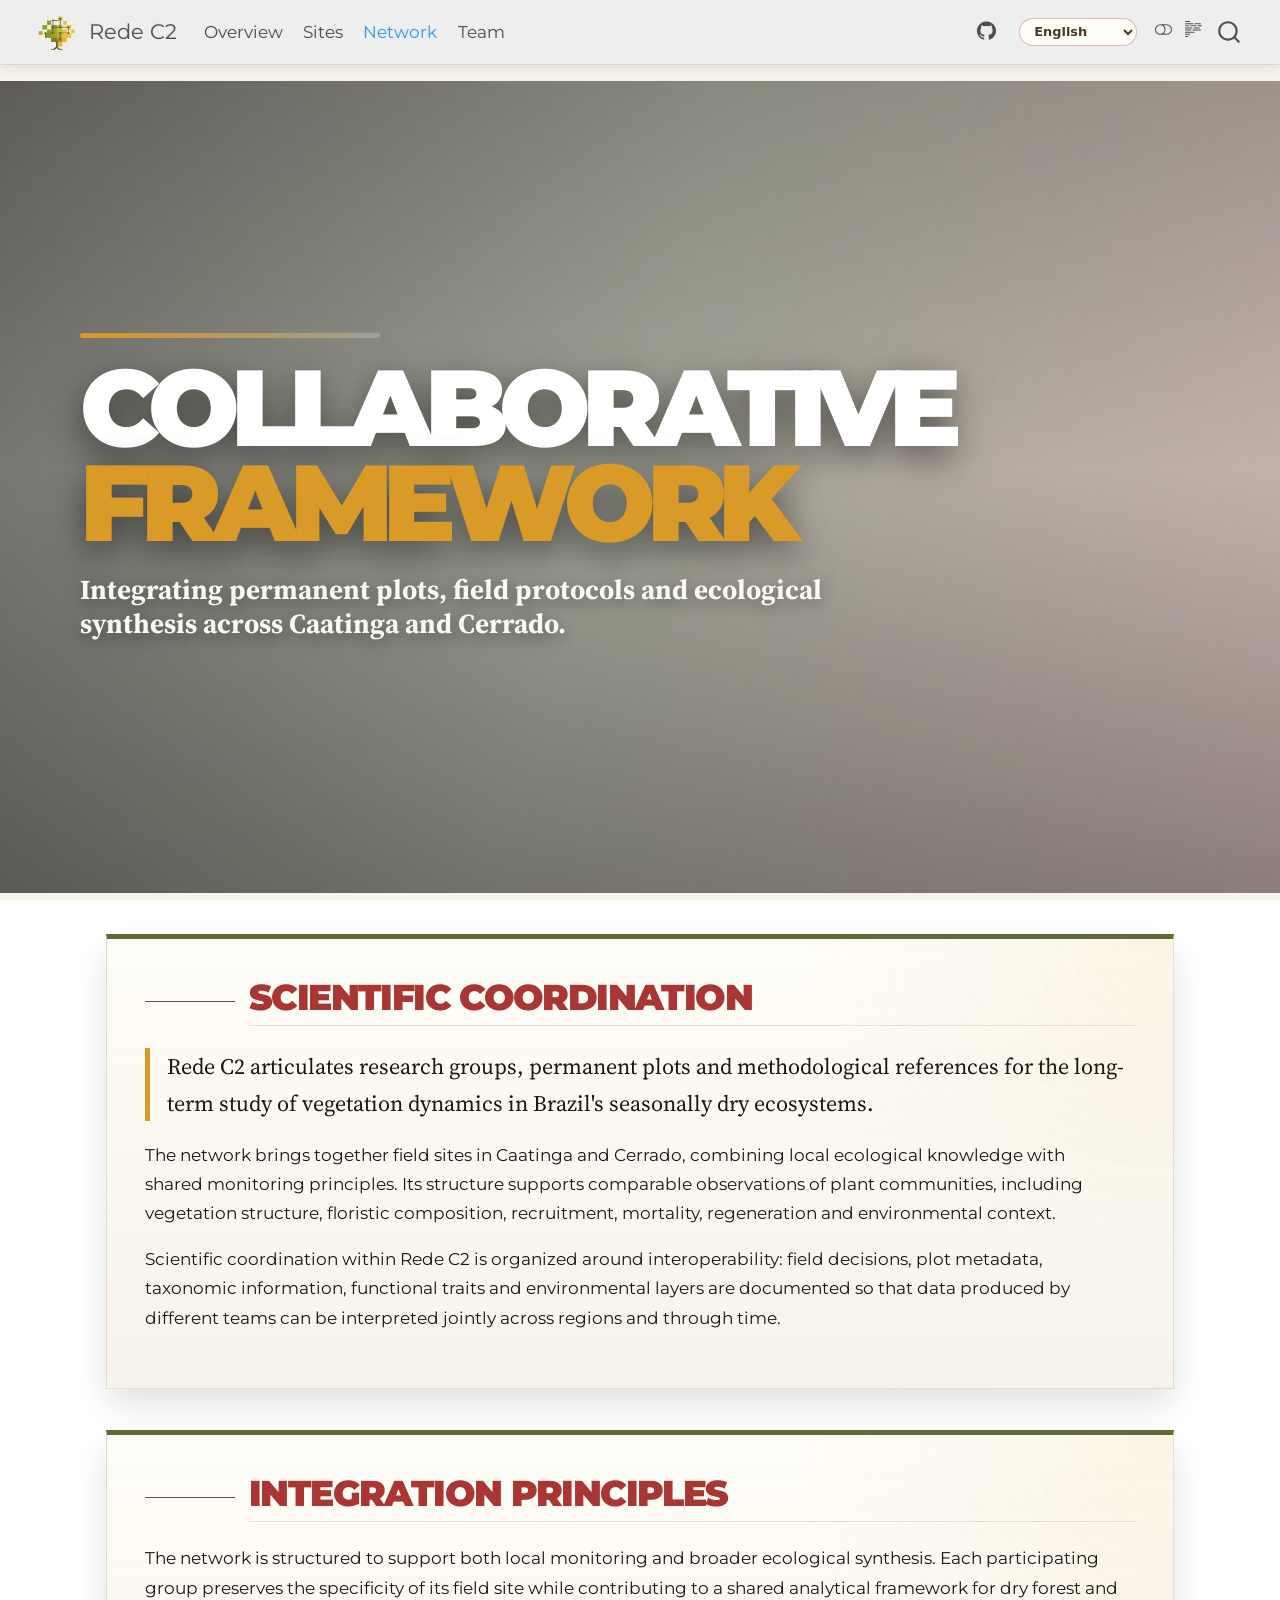
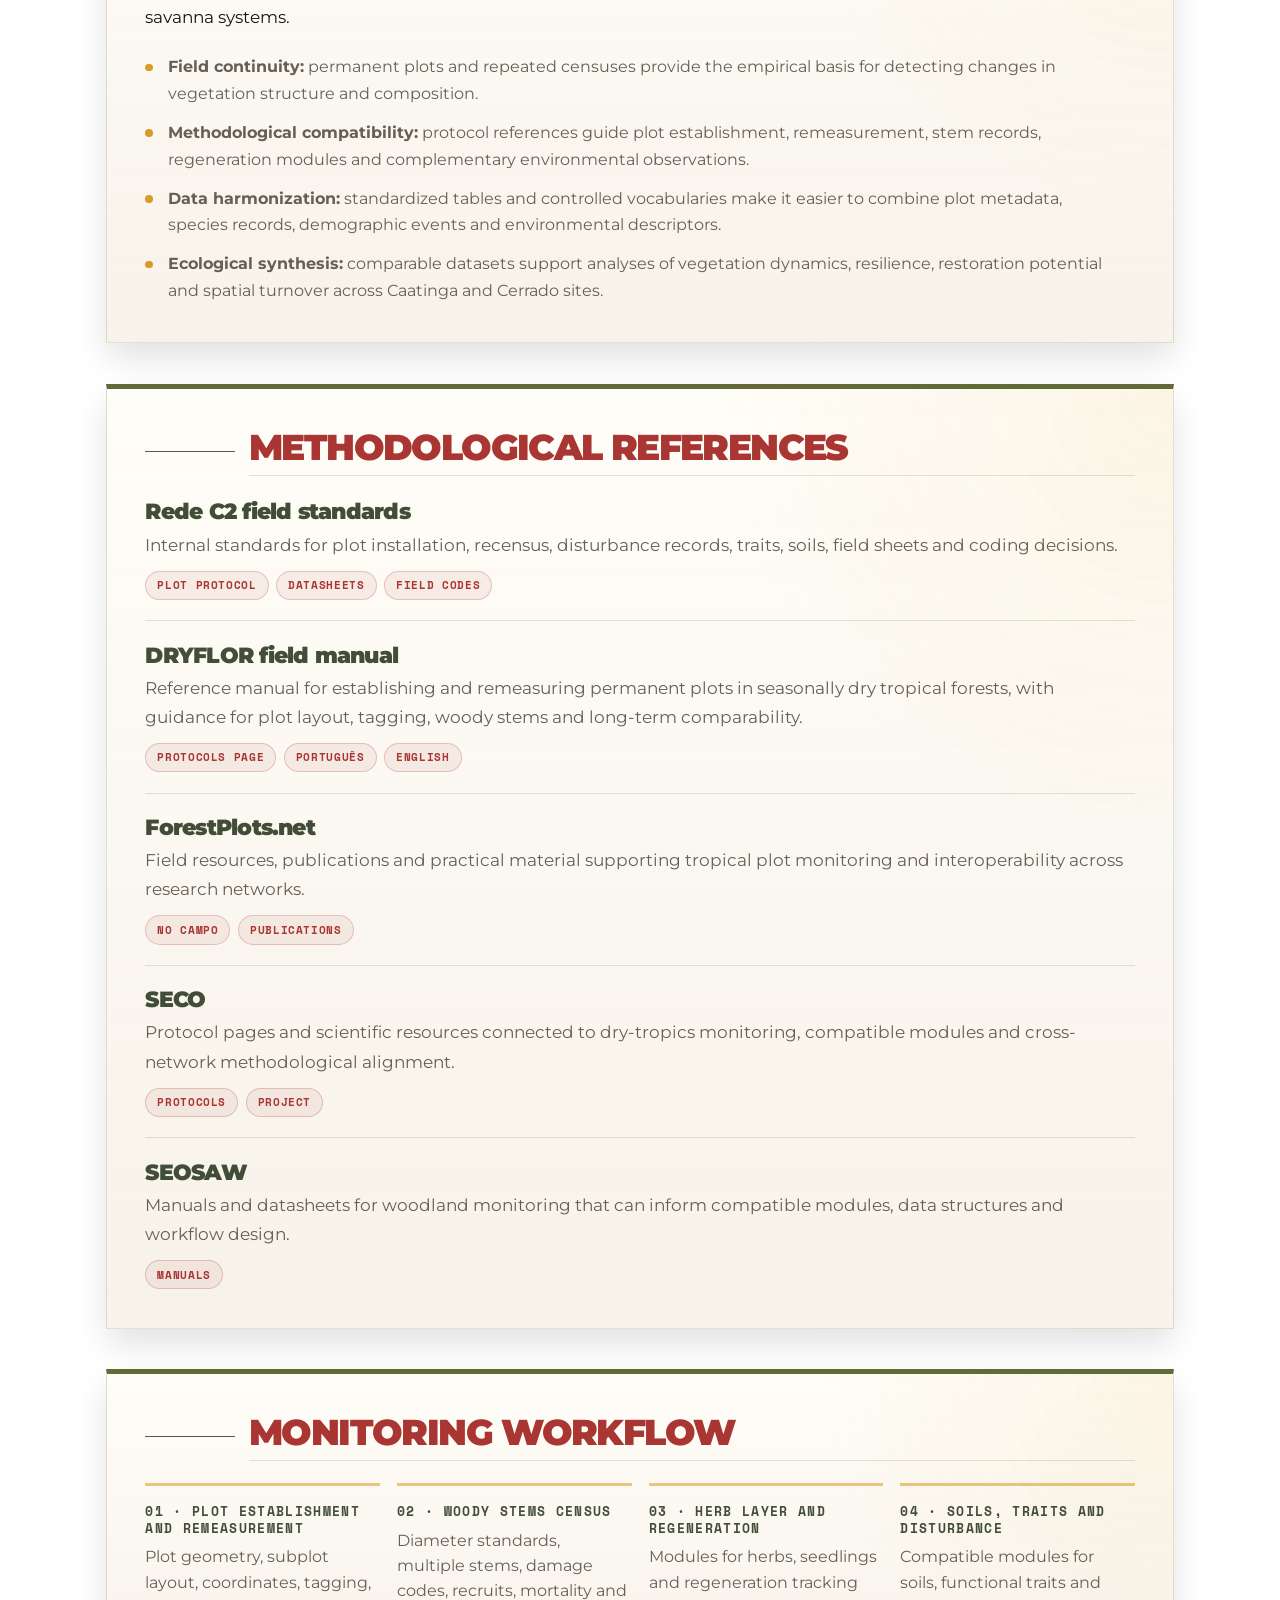
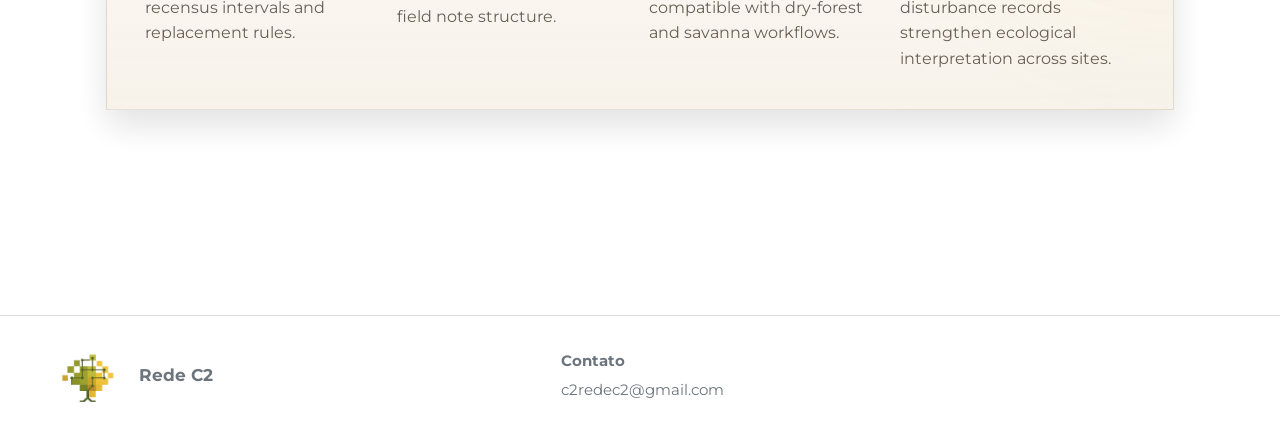
==== commit c4d5fb8e: "Fix network hero title on mobile" ====
--- a/docs/network/index.html
+++ b/docs/network/index.html
@@ -789,6 +789,42 @@
     border-radius: 22px;
   }
 }
+
+/* Ajuste mobile: evita que "Collaborative framework" estoure o frame */
+@media (max-width: 700px) {
+  .rc2-page-hero-inner {
+    width: min(100%, calc(100% - var(--rc2-safe-gutter) * 2));
+    padding-top: clamp(2.2rem, 8vh, 3.5rem);
+    padding-bottom: clamp(2.2rem, 8vh, 3.5rem);
+  }
+
+  .rc2-page-hero h1 {
+    max-width: 100%;
+    font-size: clamp(2.35rem, 11.2vw, 4.15rem);
+    line-height: 0.92;
+    letter-spacing: -0.075em;
+    overflow-wrap: normal;
+    word-break: normal;
+  }
+
+  .rc2-page-hero p {
+    max-width: 24ch;
+    font-size: clamp(1.05rem, 4.8vw, 1.38rem);
+    line-height: 1.28;
+  }
+}
+
+@media (max-width: 420px) {
+  .rc2-page-hero h1 {
+    font-size: clamp(2.15rem, 10.4vw, 3.45rem);
+    letter-spacing: -0.065em;
+  }
+
+  .rc2-page-hero p {
+    max-width: 23ch;
+  }
+}
+
 </style>
 <section class="rc2-page-hero" id="network-hero" aria-label="Collaborative framework">
   <div class="rc2-page-hero-inner">
